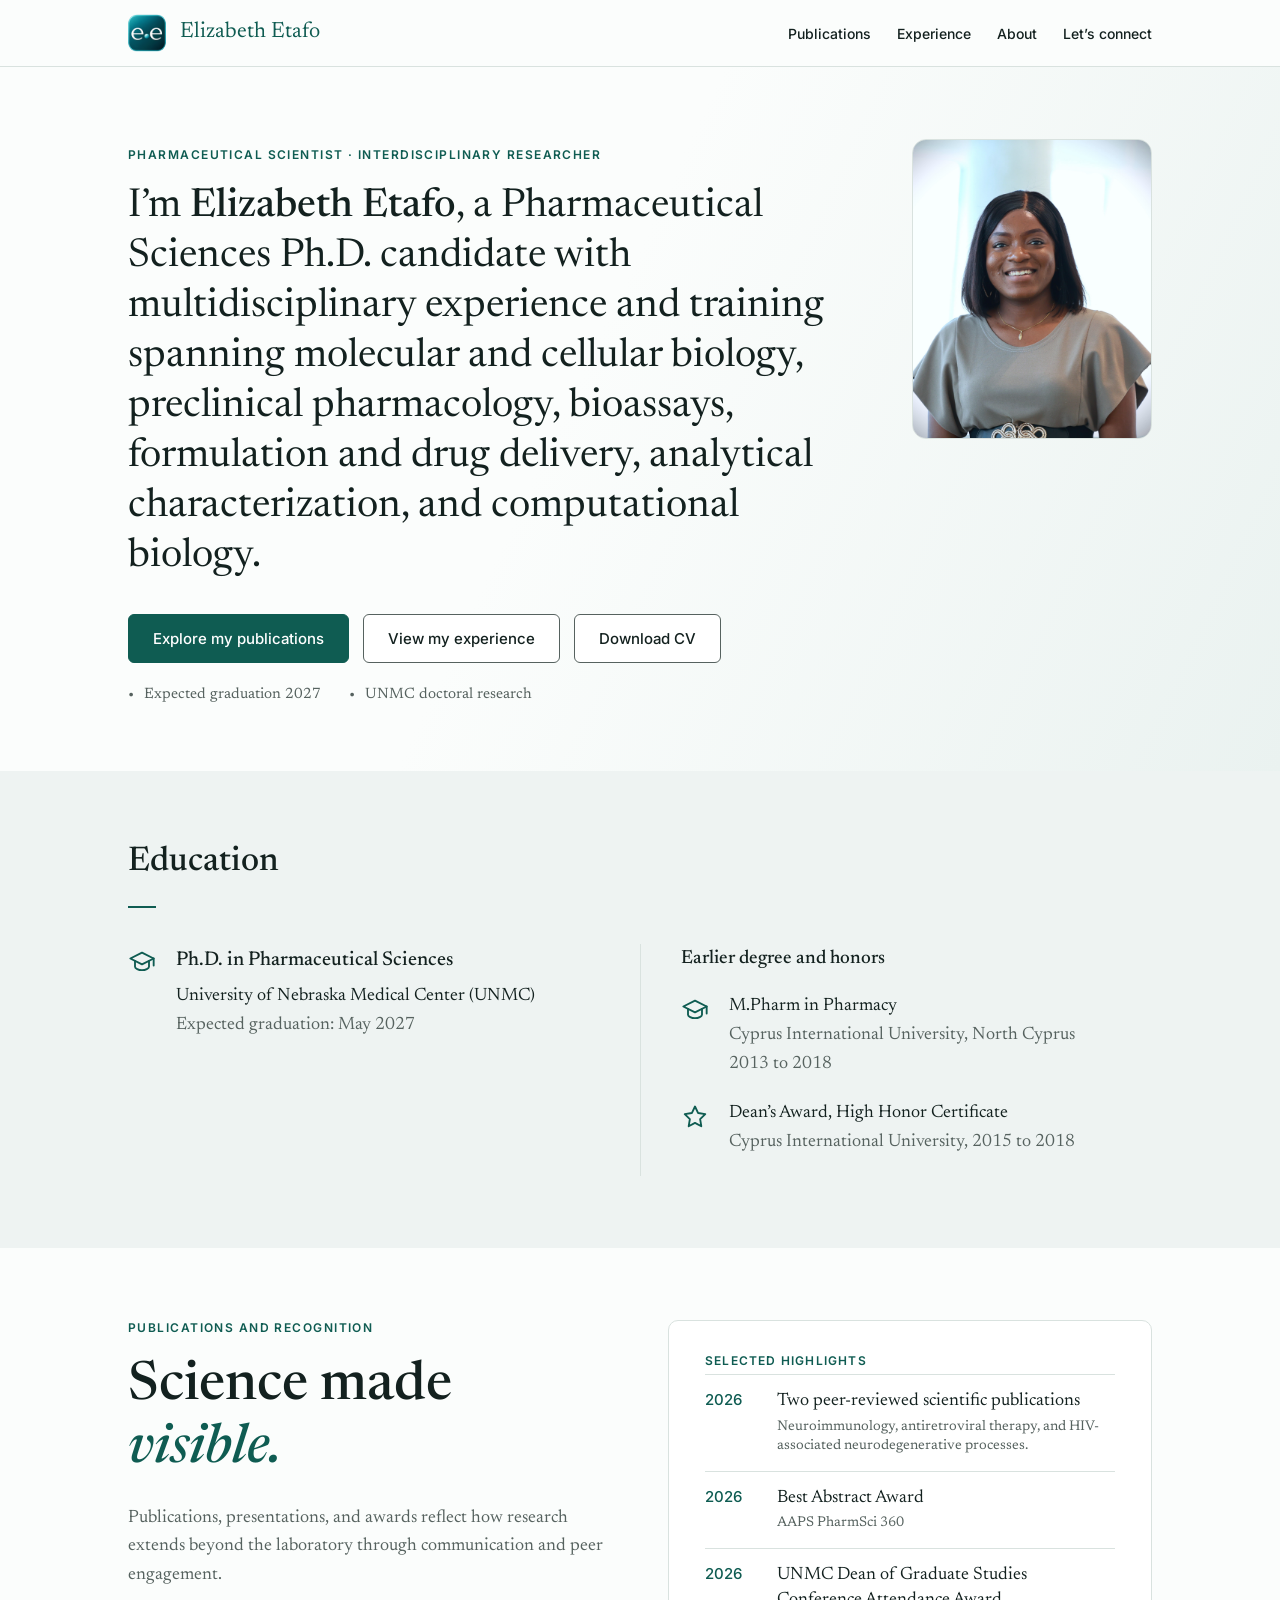
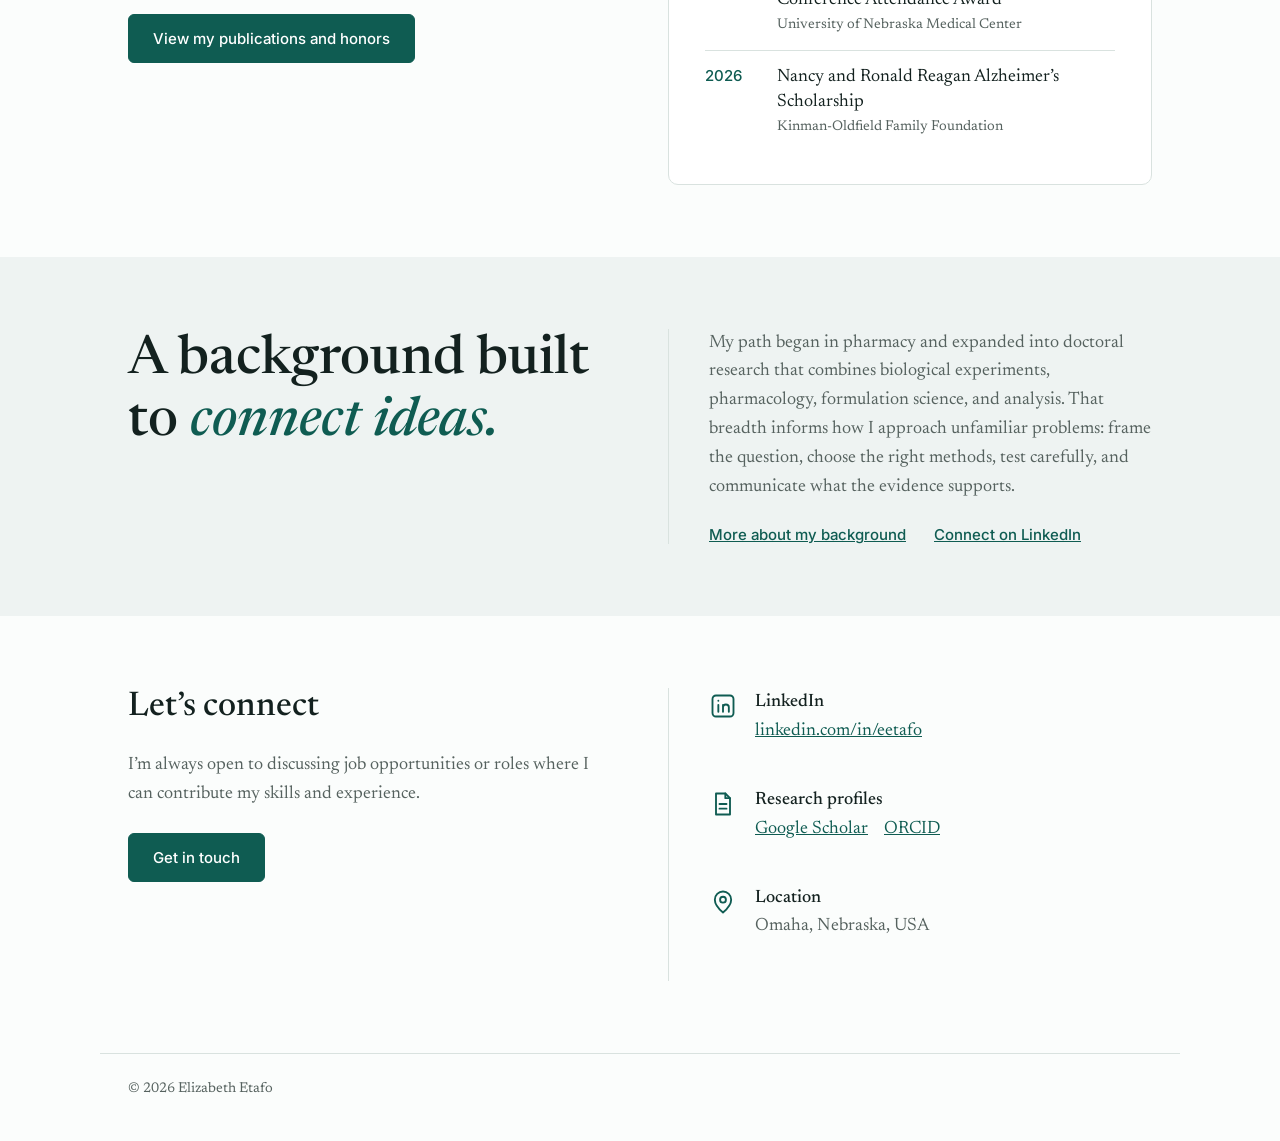
==== index.html @ 397250ed "Add files via upload" ====
<!DOCTYPE html>
<html lang="en">
<head>
<meta charset="utf-8">
<meta name="viewport" content="width=device-width, initial-scale=1">
<title>Elizabeth Etafo | Pharmaceutical Scientist</title>
<meta name="description" content="Elizabeth Etafo is a Pharmaceutical Sciences Ph.D. candidate at UNMC spanning molecular and cellular biology, preclinical pharmacology, drug delivery, and computational biology.">
<link rel="preconnect" href="https://fonts.googleapis.com">
<link rel="preconnect" href="https://fonts.gstatic.com" crossorigin>
<link href="https://fonts.googleapis.com/css2?family=Newsreader:ital,opsz,wght@0,6..72,400;0,6..72,500;1,6..72,400&family=Inter:wght@400;500;600&display=swap" rel="stylesheet">
<meta property="og:type" content="website">
<meta property="og:url" content="https://lizetafo.github.io/elizabeth-etafo-portfolio/">
<meta property="og:image" content="https://lizetafo.github.io/elizabeth-etafo-portfolio/assets/preview.png">
<meta property="og:image:width" content="1200">
<meta property="og:image:height" content="630">
<meta name="twitter:card" content="summary_large_image">
<meta property="og:title" content="Elizabeth Etafo | Pharmaceutical Scientist">
<meta property="og:description" content="Pharmaceutical Sciences Ph.D. candidate with multidisciplinary experience and training in biology, pharmacology, drug delivery, and computational analysis.">
<link rel="icon" type="image/png" sizes="32x32" href="assets/favicon-32.png">
<link rel="apple-touch-icon" href="assets/apple-touch-icon.png">
<link rel="stylesheet" href="styles.css">
</head>
<body>
<header class="top"><div class="wrap bar">
<a class="brand" href="index.html" aria-current="page"><img class="logo" src="assets/logo.png" alt="" width="38" height="38">Elizabeth Etafo</a>
<nav aria-label="Main"><a href="publications.html">Publications</a><a href="experience.html">Experience</a><a href="about.html">About</a><a href="contact.html">Let’s connect</a></nav></div></header>
<main>
<section class="hero wrap">
<figure class="headshot"><img src="assets/headshot.jpg" alt="Photo of Elizabeth Etafo" width="240" height="300" onerror="var n=+this.dataset.n||0,e=['.JPG','.jpeg','.JPEG','.png','.PNG'];if(n<e.length){this.dataset.n=n+1;this.src='assets/headshot'+e[n]}else{this.closest('figure').remove()}"></figure>
<p class="eyebrow">Pharmaceutical scientist · Interdisciplinary researcher</p>
<h1>I’m <strong>Elizabeth Etafo</strong>, a Pharmaceutical Sciences Ph.D. candidate with multidisciplinary experience and training spanning molecular and cellular biology, preclinical pharmacology, bioassays, formulation and drug delivery, analytical characterization, and computational biology.</h1>
<p class="cta"><a class="btn solid" href="publications.html">Explore my publications</a><a class="btn" href="experience.html">View my experience</a><a class="btn" data-cv href="assets/Elizabeth_Etafo_CV.pdf" download>Download CV</a></p>
<ul class="meta"><li>Expected graduation 2027</li><li>UNMC doctoral research</li></ul>
</section>
<section class="band" id="education"><div class="wrap">
<h2>Education</h2><hr class="rule">
<div class="split edsplit">
<div class="iconrow"><svg class="ico" viewBox="0 0 24 24" fill="none" stroke="currentColor" stroke-width="1.6" stroke-linecap="round" stroke-linejoin="round" aria-hidden="true"><path d="M2 9l10-5 10 5-10 5z"/><path d="M6 11v5c0 1.5 3 3 6 3s6-1.5 6-3v-5"/><path d="M22 9v6"/></svg><div><h3>Ph.D. in Pharmaceutical Sciences</h3><p>University of Nebraska Medical Center (UNMC)</p><p class="dim">Expected graduation: May 2027</p></div></div>
<div class="side"><h3 class="small">Earlier degree and honors</h3>
<div class="iconrow"><svg class="ico" viewBox="0 0 24 24" fill="none" stroke="currentColor" stroke-width="1.6" stroke-linecap="round" stroke-linejoin="round" aria-hidden="true"><path d="M2 9l10-5 10 5-10 5z"/><path d="M6 11v5c0 1.5 3 3 6 3s6-1.5 6-3v-5"/><path d="M22 9v6"/></svg><div><p class="strong">M.Pharm in Pharmacy</p><p class="dim">Cyprus International University, North Cyprus<br>2013 to 2018</p></div></div>
<div class="iconrow"><svg class="ico" viewBox="0 0 24 24" fill="none" stroke="currentColor" stroke-width="1.6" stroke-linecap="round" stroke-linejoin="round" aria-hidden="true"><path d="M12 3l2.7 5.6 6.1.9-4.4 4.3 1 6.1L12 17l-5.4 2.9 1-6.1L3.2 9.5l6.1-.9z"/></svg><div><p class="strong">Dean’s Award, High Honor Certificate</p><p class="dim">Cyprus International University, 2015 to 2018</p></div></div>
</div></div></div></section>
<section class="wrap split" id="pubhome">
<div><p class="eyebrow">Publications and recognition</p>
<h2 class="big">Science made <em>visible.</em></h2>
<p class="lead">Publications, presentations, and awards reflect how research extends beyond the laboratory through communication and peer engagement.</p>
<p class="cta"><a class="btn solid" href="publications.html">View my publications and honors</a></p></div>
<div class="card"><h3>Selected highlights</h3>
<ul class="rows">
<li><span class="yr">2026</span><div>Two peer-reviewed scientific publications<small>Neuroimmunology, antiretroviral therapy, and HIV-associated neurodegenerative processes.</small></div></li>
<li><span class="yr">2026</span><div>Best Abstract Award<small>AAPS PharmSci 360</small></div></li>
<li><span class="yr">2026</span><div>UNMC Dean of Graduate Studies Conference Attendance Award<small>University of Nebraska Medical Center</small></div></li>
<li><span class="yr">2026</span><div>Nancy and Ronald Reagan Alzheimer’s Scholarship<small>Kinman-Oldfield Family Foundation</small></div></li>
</ul></div></section>
<section class="band" id="aboutteaser"><div class="wrap split">
<h2 class="big">A background built to <em>connect ideas.</em></h2>
<div class="side"><p class="lead">My path began in pharmacy and expanded into doctoral research that combines biological experiments, pharmacology, formulation science, and analysis. That breadth informs how I approach unfamiliar problems: frame the question, choose the right methods, test carefully, and communicate what the evidence supports.</p>
<p class="links"><a href="about.html">More about my background</a><a href="https://www.linkedin.com/in/eetafo/">Connect on LinkedIn</a></p></div>
</div></section>
<section class="wrap split" id="connect">
<div><h2>Let’s connect</h2><p class="lead">I’m always open to discussing job opportunities or roles where I can contribute my skills and experience.</p>
<p class="cta"><a class="btn solid" href="contact.html">Get in touch</a></p></div>
<ul class="contact">
<li><svg class="ico" viewBox="0 0 24 24" fill="none" stroke="currentColor" stroke-width="1.6" stroke-linecap="round" stroke-linejoin="round" aria-hidden="true"><rect x="3" y="3" width="18" height="18" rx="3"/><path d="M8 11v6M8 7.5v.01M12 17v-6M12 13c0-3 5-3 5 0v4"/></svg><div><b>LinkedIn</b><a href="https://www.linkedin.com/in/eetafo/">linkedin.com/in/eetafo</a></div></li>
<li><svg class="ico" viewBox="0 0 24 24" fill="none" stroke="currentColor" stroke-width="1.6" stroke-linecap="round" stroke-linejoin="round" aria-hidden="true"><path d="M6 3h8l4 4v14H6z"/><path d="M14 3v4h4M9 12h6M9 16h6"/></svg><div><b>Research profiles</b><span><a href="https://scholar.google.com/citations?user=1YVLZ8gAAAAJ&amp;hl=en">Google Scholar</a><a href="https://orcid.org/0009-0003-0752-5029">ORCID</a></span></div></li>
<li><svg class="ico" viewBox="0 0 24 24" fill="none" stroke="currentColor" stroke-width="1.6" stroke-linecap="round" stroke-linejoin="round" aria-hidden="true"><path d="M12 21s7-6 7-11a7 7 0 10-14 0c0 5 7 11 7 11z"/><circle cx="12" cy="10" r="2.5"/></svg><div><b>Location</b><span>Omaha, Nebraska, USA</span></div></li>
</ul></section>
</main>
<footer class="wrap foot">© 2026 Elizabeth Etafo</footer>
<script src="script.js" defer></script>
</body>
</html>
---- styles.css ----
:root{--teal:#0f5c52;--teal-d:#0b4740;--ink:#13211f;--mute:#56625f;--line:#d9e2df;--band:#eef3f2;--bg:#fbfdfc;--serif:"Newsreader",Georgia,"Times New Roman",serif;--sans:"Inter",system-ui,-apple-system,"Segoe UI",sans-serif}
*{box-sizing:border-box}
html{scroll-behavior:smooth;scroll-padding-top:72px}
body{margin:0;background:var(--bg);color:var(--ink);font:18px/1.6 var(--serif)}
a{color:var(--teal)}
:focus-visible{outline:3px solid var(--teal);outline-offset:3px;border-radius:3px}
.wrap{max-width:1080px;margin:0 auto;padding:72px 28px}
.top{position:sticky;top:0;z-index:10;background:rgba(251,253,252,.94);backdrop-filter:blur(8px);border-bottom:1px solid var(--line)}
.top .wrap{padding:14px 28px}
.bar{display:flex;justify-content:space-between;align-items:center;gap:16px;flex-wrap:wrap}
.brand{display:flex;align-items:center;gap:14px;font-size:22px;color:var(--ink);text-decoration:none}
.mono{background:var(--teal);color:#fff;border-radius:8px;padding:6px 8px;font-size:17px}
nav{display:flex;gap:26px;flex-wrap:wrap;font:500 14px var(--sans)}
nav a{color:var(--ink);text-decoration:none}nav a:hover{color:var(--teal)}
.eyebrow{font:600 12px var(--sans);letter-spacing:.12em;text-transform:uppercase;color:var(--teal);margin:0 0 20px}
h1{font-weight:400;font-size:clamp(28px,4.4vw,40px);line-height:1.25;max-width:20em;margin:0 0 32px}
h1 strong{font-weight:500}
h2{font-weight:500;font-size:34px;line-height:1.15;margin:0 0 24px}
h2.big{font-size:clamp(36px,5.2vw,54px)}
h2 em{color:var(--teal)}
h3{font-weight:500;font-size:20px;margin:0 0 6px}
.hero{padding-top:80px;padding-bottom:64px}
.cta{display:flex;gap:14px;flex-wrap:wrap;margin:0 0 20px}
.btn{font:500 15px var(--sans);padding:14px 24px;border:1px solid var(--mute);border-radius:6px;color:var(--ink);text-decoration:none;background:#fff}
.btn.solid{background:var(--teal);border-color:var(--teal);color:#fff}
.btn.solid:hover{background:var(--teal-d)}.btn:not(.solid):hover{border-color:var(--teal);color:var(--teal)}
.meta,.dim,small{color:var(--mute)}.meta{font-size:15px;margin:0}
.band{background:var(--band)}
.split{display:grid;grid-template-columns:1fr 1fr;gap:56px;align-items:start}
.lead{color:var(--mute);margin:0 0 24px;max-width:34em}
.edu{list-style:none;padding:0;margin:0}.edu li{margin-bottom:28px}.edu p{margin:0}
.side{border-left:1px solid var(--line);padding-left:40px}
.plain{margin:0;padding-left:20px;color:var(--mute)}.plain li{margin-bottom:8px}.plain strong{color:var(--ink);font-weight:500}
.card{background:#fff;border:1px solid var(--line);border-radius:10px;padding:32px 36px}
.card h3{font:600 12px var(--sans);letter-spacing:.1em;text-transform:uppercase;color:var(--teal);margin:0 0 6px}
.card h3:not(:first-child){margin-top:28px}
.rows{list-style:none;margin:0;padding:0}
.rows li{display:grid;grid-template-columns:56px 1fr;gap:16px;padding:14px 0;border-top:1px solid var(--line);line-height:1.4}
.yr{color:var(--teal);font-family:var(--sans);font-weight:500;font-size:15px}
.rows small{display:block;font-size:14px;margin-top:3px}
.role{max-width:46em;margin:0 0 32px}
.grid{display:grid;grid-template-columns:1fr 1fr;gap:20px;margin-bottom:40px}
.grid article{background:#fff;border:1px solid var(--line);border-radius:10px;padding:26px 28px}
.grid p{margin:0;color:var(--mute);font-size:16.5px}
.sub{margin:0 0 12px}
.skills{margin:0}.skills div{display:grid;grid-template-columns:240px 1fr;gap:24px;padding:16px 0;border-top:1px solid var(--line)}
.skills dt{font-weight:500}.skills dd{margin:0;color:var(--mute);font-size:16.5px}
.links{margin:24px 0 0;font:500 15px var(--sans)}
.contact{margin:0;border-left:1px solid var(--line);padding-left:40px}
.contact div{margin-bottom:18px}.contact dt{font-weight:500}.contact dd{margin:0;color:var(--mute)}
.foot{padding-top:24px;padding-bottom:40px;color:var(--mute);font-size:14px;border-top:1px solid var(--line)}
@media(max-width:820px){.split,.grid{grid-template-columns:1fr;gap:32px}.side,.contact{border-left:0;padding-left:0}.skills div{grid-template-columns:1fr;gap:4px}.wrap{padding:52px 22px}}
@media(prefers-reduced-motion:reduce){html{scroll-behavior:auto}}
/* multi-page additions */
nav a[aria-current],.brand[aria-current]{color:var(--teal)}
nav a[aria-current]{border-bottom:2px solid var(--teal);padding-bottom:3px}
.hero{background:linear-gradient(115deg,var(--bg) 45%,#eaf2f0 100%);max-width:none;padding-left:max(28px,calc((100% - 1024px)/2));padding-right:28px}
ul.meta{list-style:none;padding:0;display:flex;gap:28px;flex-wrap:wrap}
ul.meta li::before{content:"•";margin-right:10px}
.rule{width:28px;border:0;border-top:2px solid var(--teal);margin:0 0 36px;text-align:left}
.edsplit{gap:0}.edsplit>div:first-child{padding-right:40px}
.iconrow{display:flex;gap:20px;align-items:flex-start;margin-bottom:20px}
.iconrow p{margin:0}.iconrow .strong{color:var(--ink)}
.ico{width:28px;height:28px;flex:none;color:var(--teal);margin-top:4px}
h3.small{font-size:19px;margin-bottom:18px}
.links{display:flex;gap:28px;flex-wrap:wrap;margin:0}
.pagehead{padding-bottom:40px}
h1.page{font-size:clamp(36px,5.2vw,54px);max-width:none;margin:0}
h1.page em{color:var(--teal)}
.narrow{max-width:860px;margin:0 auto}
.contact{list-style:none}
.contact li{display:flex;gap:18px;align-items:flex-start;margin-bottom:22px}
.contact b{display:block;font-weight:500}
.contact span{color:var(--mute)}
@media(max-width:820px){.edsplit>div:first-child{padding-right:0;margin-bottom:28px}.hero{padding-left:22px}}
/* round 3 */
.card.wide .rows li{grid-template-columns:104px 1fr}
.yr{white-space:nowrap}
.profiles{list-style:none;display:flex;flex-wrap:wrap;gap:12px;padding:0;margin:0 0 36px}
.profiles a{display:inline-block;font:500 14px var(--sans);padding:9px 16px;border:1px solid var(--line);border-radius:999px;background:#fff;text-decoration:none}
.profiles a:hover{border-color:var(--teal)}
.proftop{padding-top:0}.proftop .profiles{margin-bottom:0}
.trains ul{font-size:16.5px}.trains h3{margin-bottom:12px}
@media(max-width:820px){.card.wide .rows li{grid-template-columns:1fr;gap:2px}}
/* round 4 */
.logo{width:38px;height:38px;border-radius:9px;display:block}
.headshot{display:none}
.hero{position:relative}
.hero .headshot{display:block;position:absolute;top:72px;right:max(28px,calc((100% - 1024px)/2));margin:0}
.headshot img{display:block;width:240px;height:300px;object-fit:cover;border-radius:14px;border:1px solid var(--line)}
.hero:has(.headshot) h1{max-width:min(720px,calc(100% - 300px))}
[hidden]{display:none!important}
.grid article{border-top:3px solid var(--teal)}
.pagehead .lead{margin:20px 0 0}
.pagehead+#connect{padding-top:8px}
.contact.card{border:1px solid var(--line);padding:32px 36px}
.contact span a{margin-right:16px}
@media(max-width:900px){.hero .headshot{position:static;margin:0 0 28px}.headshot img{width:150px;height:188px}.hero:has(.headshot) h1{max-width:none}}
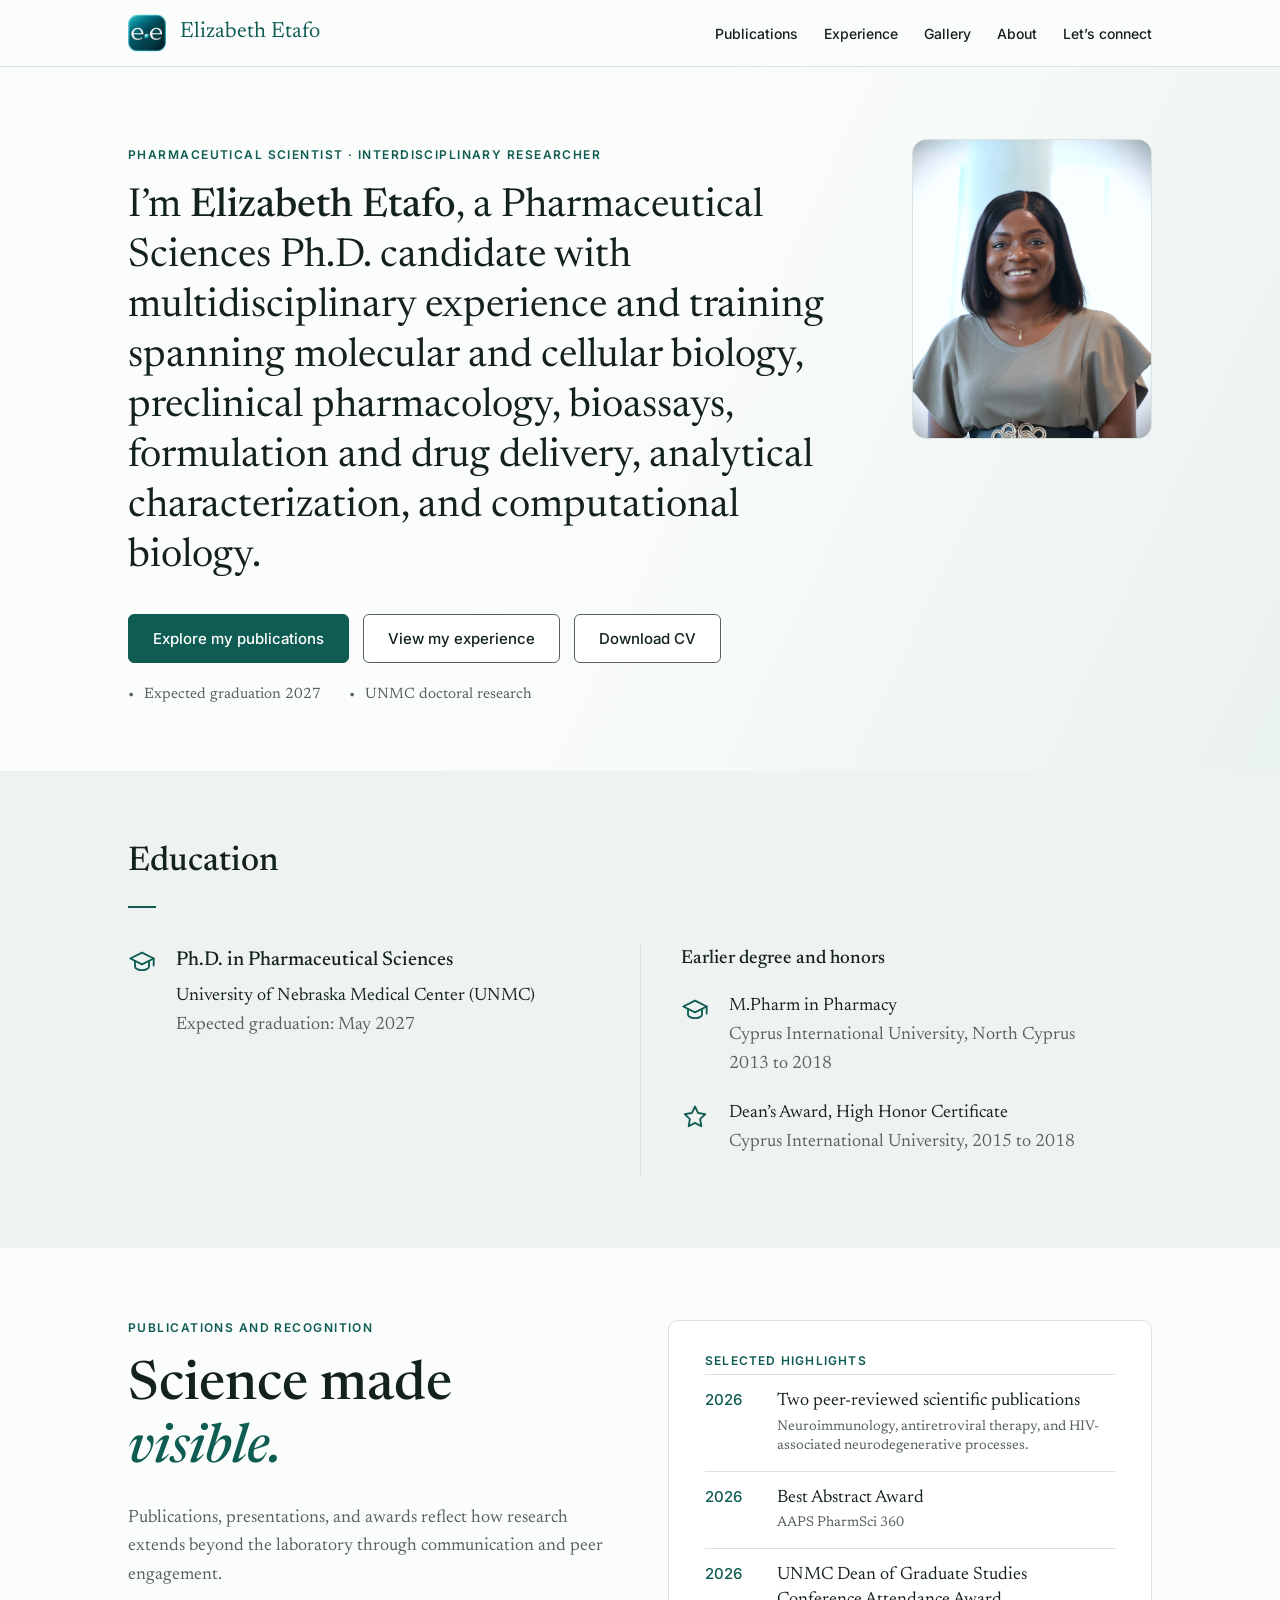
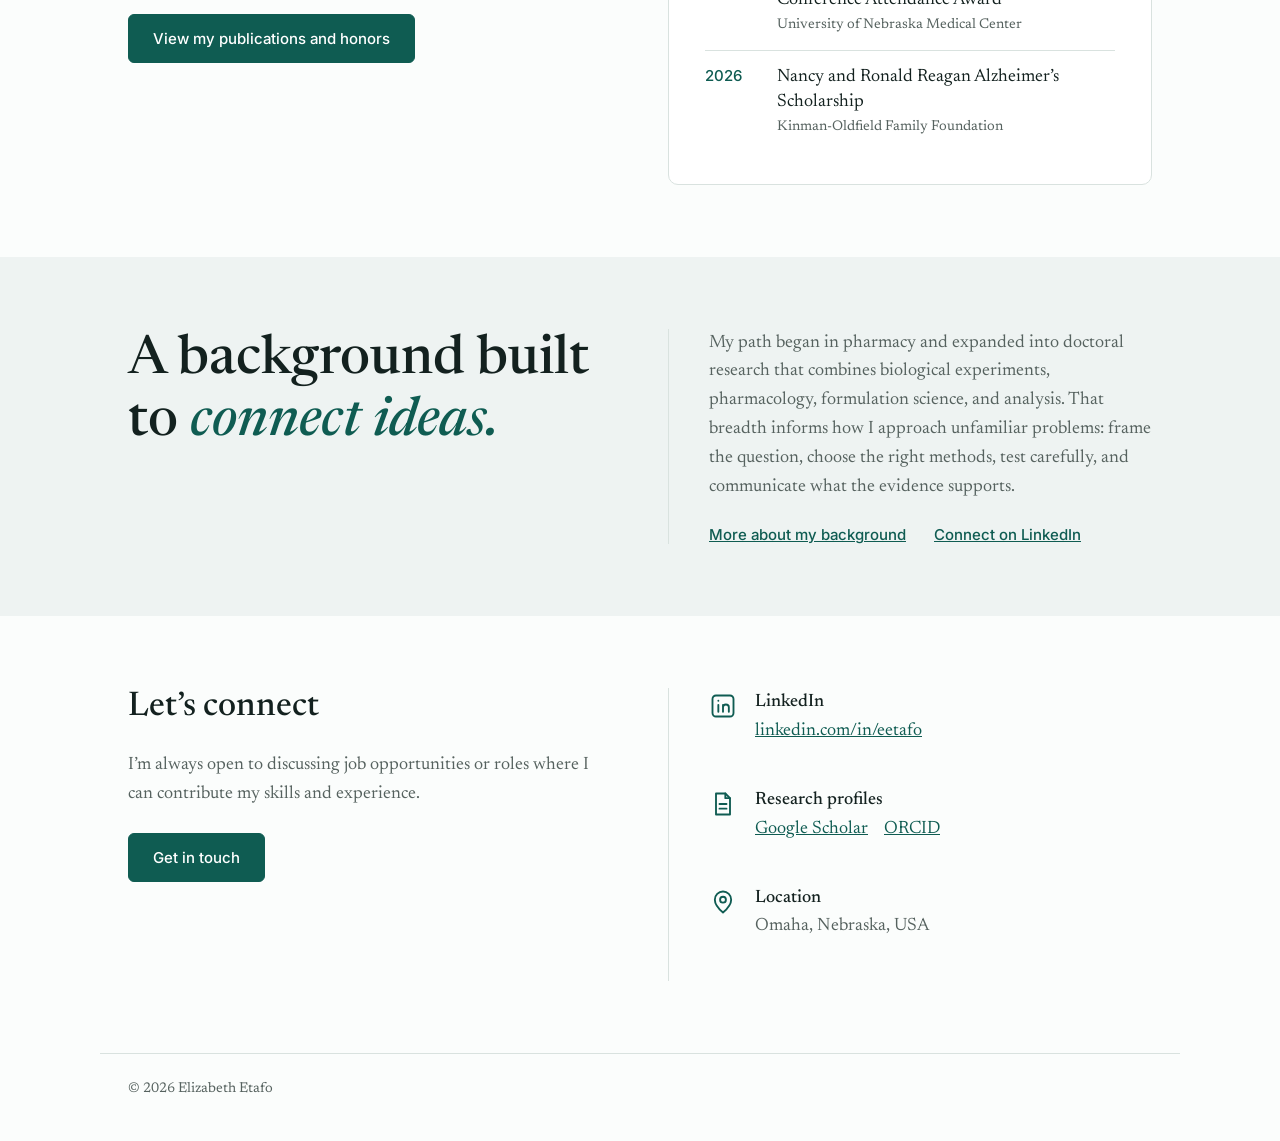
==== commit 7d5529f1: "Add files via upload" ====
--- a/index.html
+++ b/index.html
@@ -23,7 +23,7 @@
 <body>
 <header class="top"><div class="wrap bar">
 <a class="brand" href="index.html" aria-current="page"><img class="logo" src="assets/logo.png" alt="" width="38" height="38">Elizabeth Etafo</a>
-<nav aria-label="Main"><a href="publications.html">Publications</a><a href="experience.html">Experience</a><a href="about.html">About</a><a href="contact.html">Let’s connect</a></nav></div></header>
+<nav aria-label="Main"><a href="publications.html">Publications</a><a href="experience.html">Experience</a><a href="gallery.html">Gallery</a><a href="about.html">About</a><a href="contact.html">Let’s connect</a></nav></div></header>
 <main>
 <section class="hero wrap">
 <figure class="headshot"><img src="assets/headshot.jpg" alt="Photo of Elizabeth Etafo" width="240" height="300" onerror="var n=+this.dataset.n||0,e=['.JPG','.jpeg','.JPEG','.png','.PNG'];if(n<e.length){this.dataset.n=n+1;this.src='assets/headshot'+e[n]}else{this.closest('figure').remove()}"></figure>
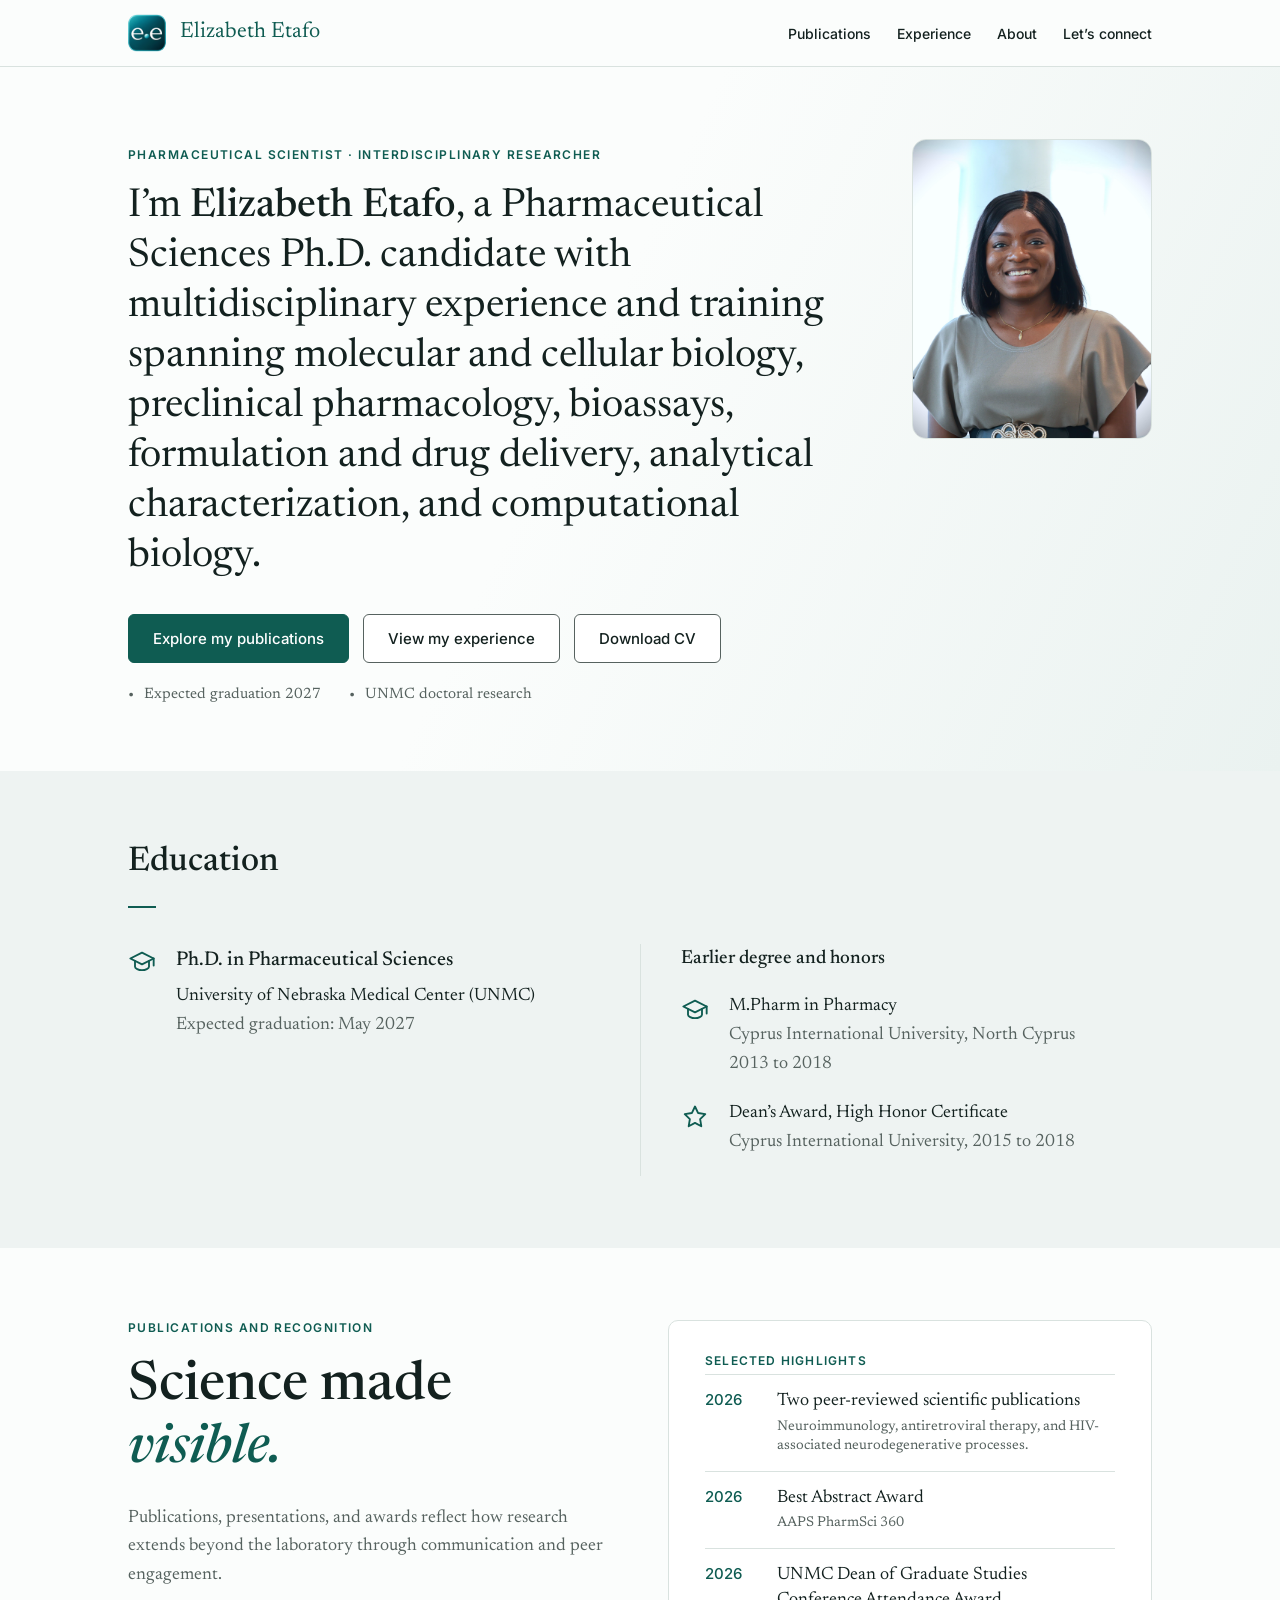
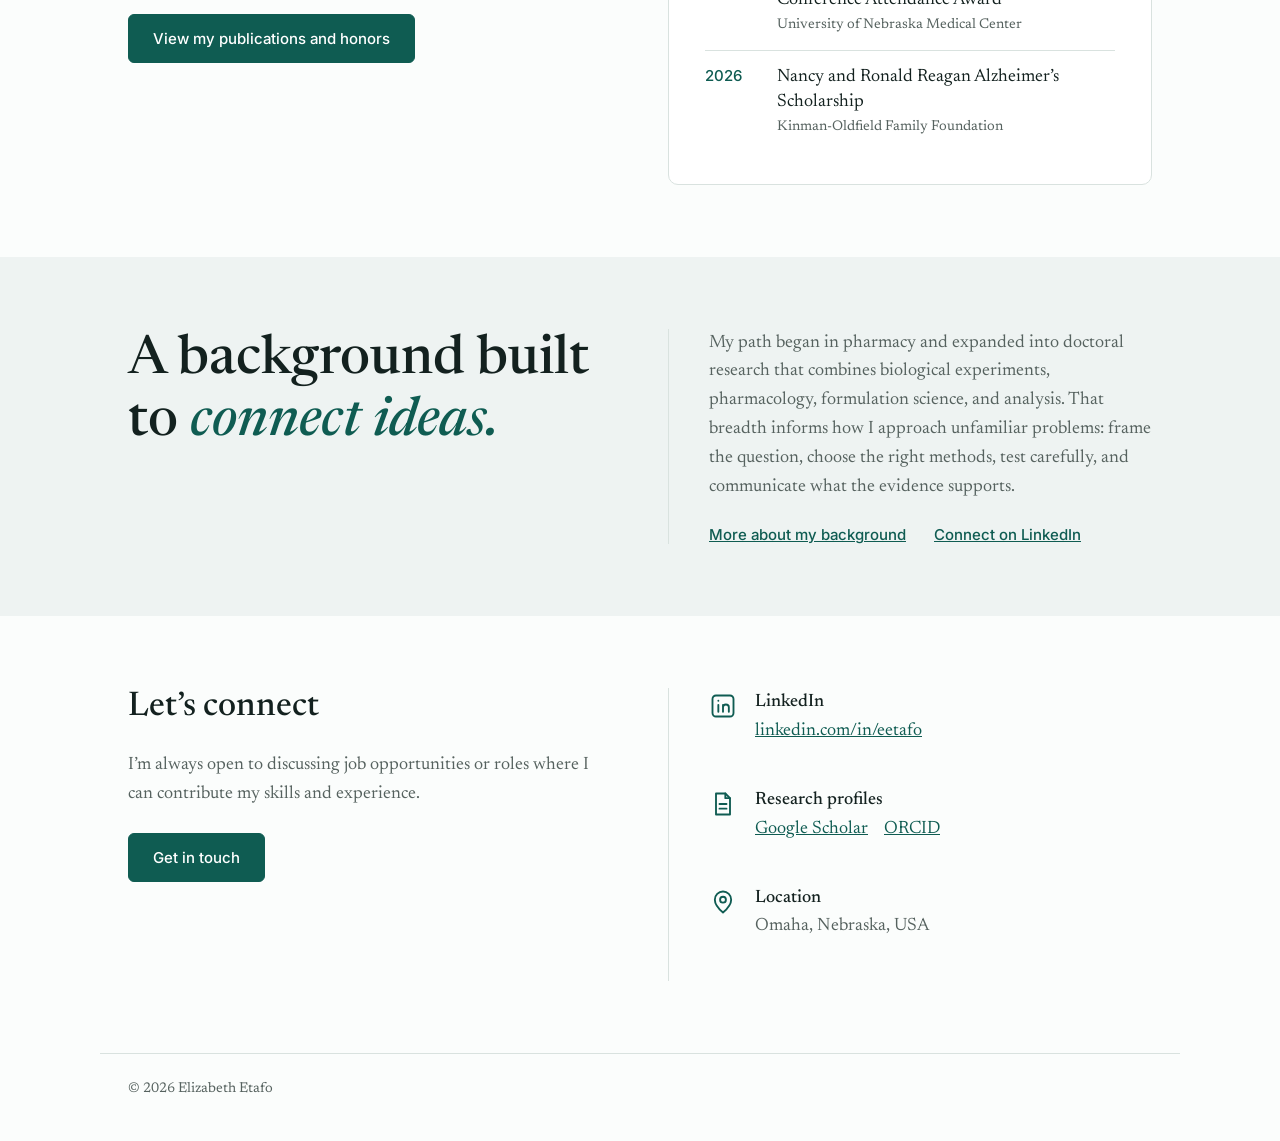
==== commit b4e4efef: "Add files via upload" ====
--- a/index.html
+++ b/index.html
@@ -23,7 +23,7 @@
 <body>
 <header class="top"><div class="wrap bar">
 <a class="brand" href="index.html" aria-current="page"><img class="logo" src="assets/logo.png" alt="" width="38" height="38">Elizabeth Etafo</a>
-<nav aria-label="Main"><a href="publications.html">Publications</a><a href="experience.html">Experience</a><a href="gallery.html">Gallery</a><a href="about.html">About</a><a href="contact.html">Let’s connect</a></nav></div></header>
+<nav aria-label="Main"><a href="publications.html">Publications</a><a href="experience.html">Experience</a><a href="about.html">About</a><a href="contact.html">Let’s connect</a></nav></div></header>
 <main>
 <section class="hero wrap">
 <figure class="headshot"><img src="assets/headshot.jpg" alt="Photo of Elizabeth Etafo" width="240" height="300" onerror="var n=+this.dataset.n||0,e=['.JPG','.jpeg','.JPEG','.png','.PNG'];if(n<e.length){this.dataset.n=n+1;this.src='assets/headshot'+e[n]}else{this.closest('figure').remove()}"></figure>
--- a/styles.css
+++ b/styles.css
@@ -96,3 +96,13 @@
 .contact.card{border:1px solid var(--line);padding:32px 36px}
 .contact span a{margin-right:16px}
 @media(max-width:900px){.hero .headshot{position:static;margin:0 0 28px}.headshot img{width:150px;height:188px}.hero:has(.headshot) h1{max-width:none}}
+.ggrid {
+  grid-template-columns: repeat(auto-fill, minmax(160px, 1fr));
+  gap: 14px;
+}
+
+.ggrid img {
+  height: 140px;
+  aspect-ratio: auto;
+  object-fit: cover;
+}
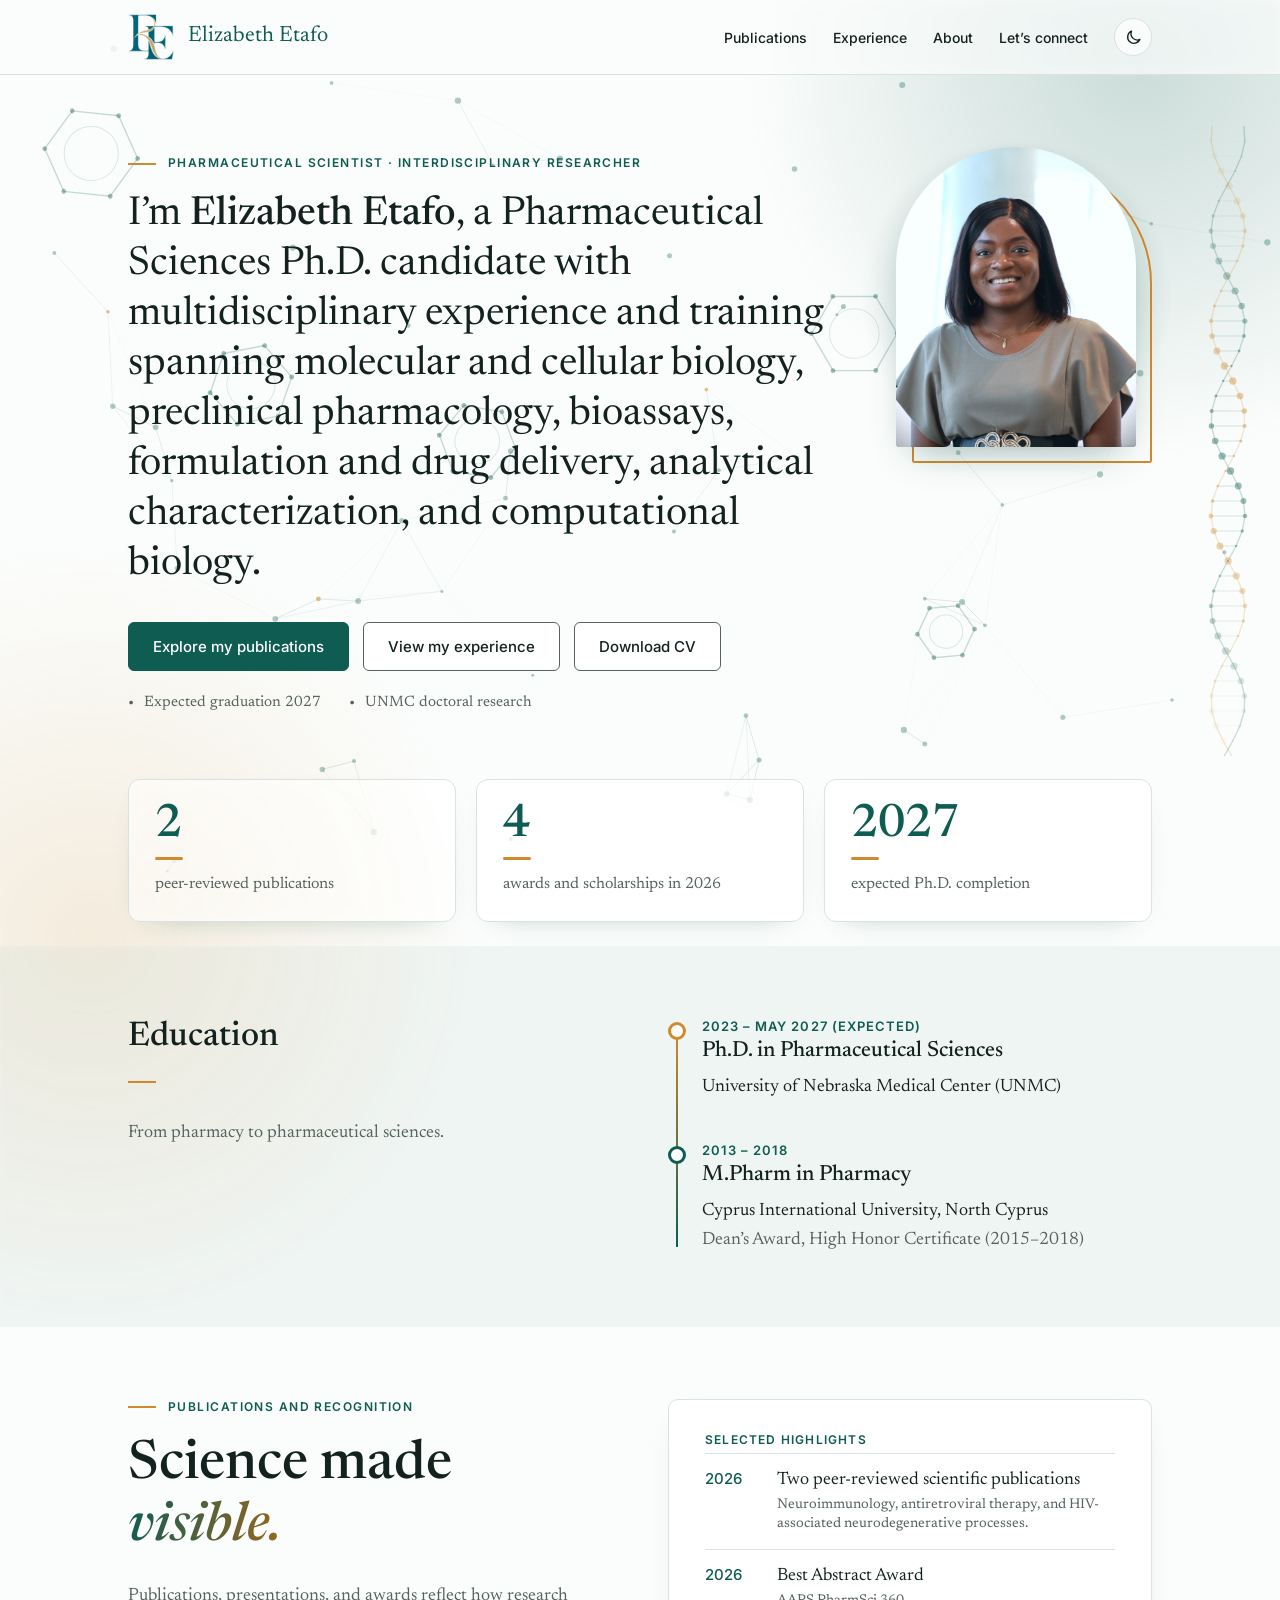
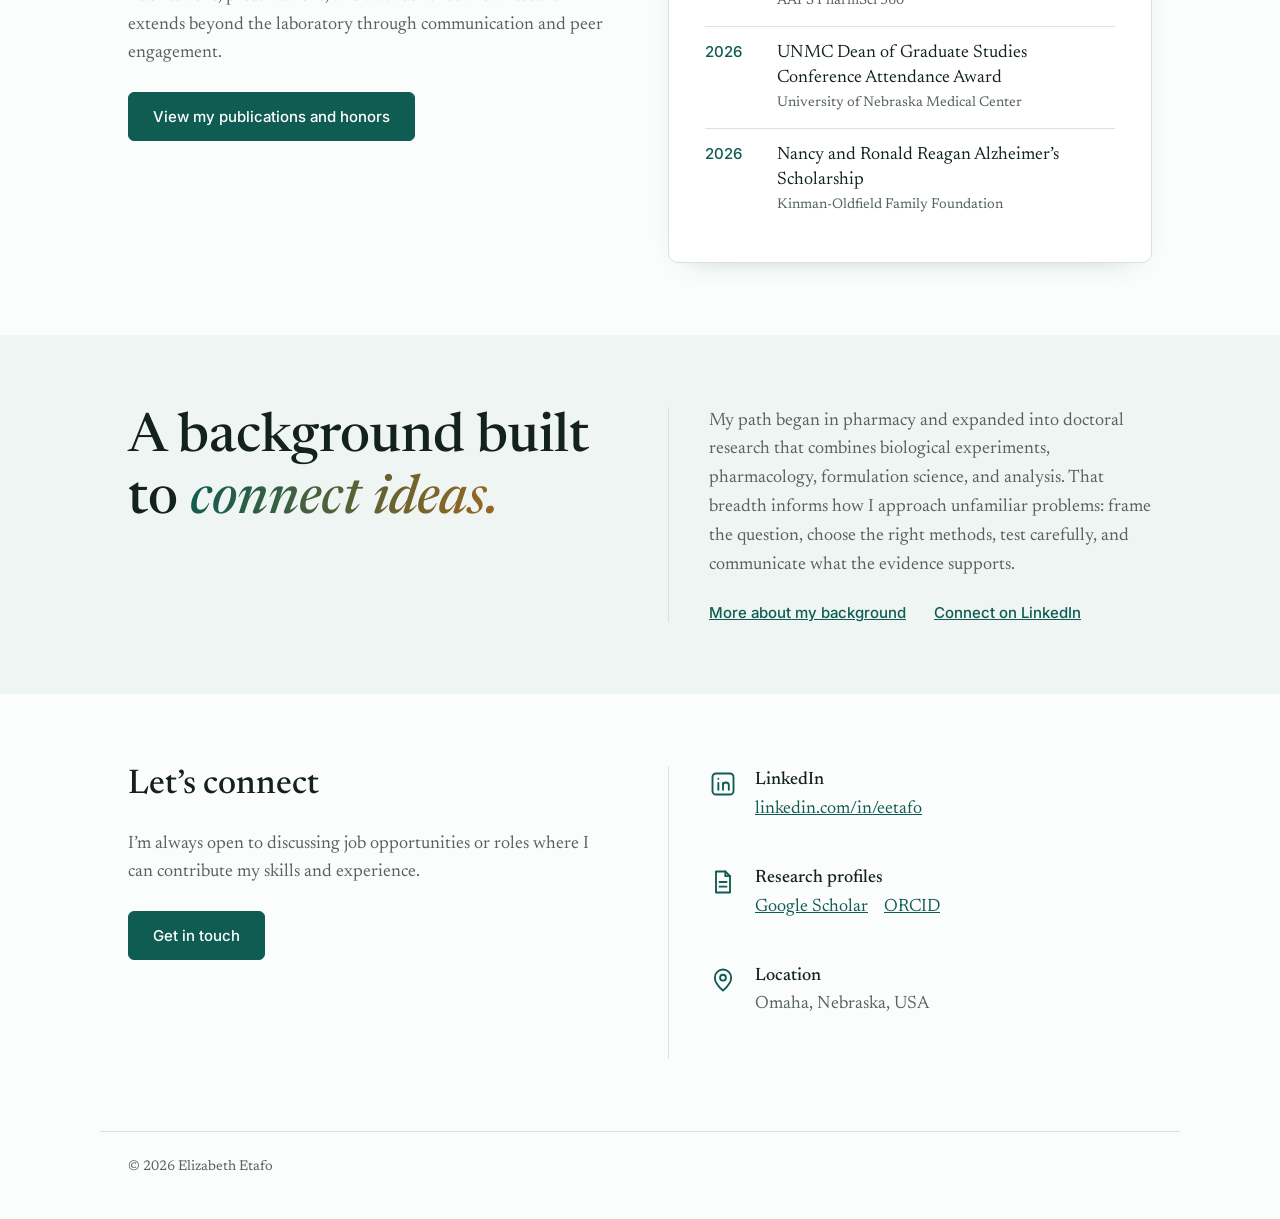
==== commit d20e6505: "Add files via upload" ====
--- a/index.html
+++ b/index.html
@@ -19,11 +19,12 @@
 <link rel="icon" type="image/png" sizes="32x32" href="assets/favicon-32.png">
 <link rel="apple-touch-icon" href="assets/apple-touch-icon.png">
 <link rel="stylesheet" href="styles.css">
+<script>(function(){var d=document.documentElement;d.classList.add('js');var t=null;try{t=localStorage.getItem('theme')}catch(e){}if(t!=='light'&&t!=='dark'){t=(window.matchMedia&&matchMedia('(prefers-color-scheme: dark)').matches)?'dark':'light'}d.dataset.theme=t})()</script>
 </head>
 <body>
 <header class="top"><div class="wrap bar">
-<a class="brand" href="index.html" aria-current="page"><img class="logo" src="assets/logo.png" alt="" width="38" height="38">Elizabeth Etafo</a>
-<nav aria-label="Main"><a href="publications.html">Publications</a><a href="experience.html">Experience</a><a href="about.html">About</a><a href="contact.html">Let’s connect</a></nav></div></header>
+<a class="brand" href="index.html" aria-current="page"><img class="logo logo-l" src="assets/logo-mark-light.png" alt="" width="46" height="46"><img class="logo logo-d" src="assets/logo-mark-dark.png" alt="" width="46" height="46">Elizabeth Etafo</a>
+<nav aria-label="Main"><a href="publications.html">Publications</a><a href="experience.html">Experience</a><a href="about.html">About</a><a href="contact.html">Let’s connect</a><button class="theme" type="button" aria-label="Switch to dark mode" aria-pressed="false"><svg class="moon" viewBox="0 0 24 24" fill="none" stroke="currentColor" stroke-width="1.7" stroke-linecap="round" stroke-linejoin="round" aria-hidden="true"><path d="M20 14.5A8 8 0 019.5 4a8 8 0 1010.5 10.5z"/></svg><svg class="sun" viewBox="0 0 24 24" fill="none" stroke="currentColor" stroke-width="1.7" stroke-linecap="round" aria-hidden="true"><circle cx="12" cy="12" r="4"/><path d="M12 2v2M12 20v2M4.9 4.9l1.4 1.4M17.7 17.7l1.4 1.4M2 12h2M20 12h2M4.9 19.1l1.4-1.4M17.7 6.3l1.4-1.4"/></svg></button></nav></div></header>
 <main>
 <section class="hero wrap">
 <figure class="headshot"><img src="assets/headshot.jpg" alt="Photo of Elizabeth Etafo" width="240" height="300" onerror="var n=+this.dataset.n||0,e=['.JPG','.jpeg','.JPEG','.png','.PNG'];if(n<e.length){this.dataset.n=n+1;this.src='assets/headshot'+e[n]}else{this.closest('figure').remove()}"></figure>
@@ -32,14 +33,16 @@
 <p class="cta"><a class="btn solid" href="publications.html">Explore my publications</a><a class="btn" href="experience.html">View my experience</a><a class="btn" data-cv href="assets/Elizabeth_Etafo_CV.pdf" download>Download CV</a></p>
 <ul class="meta"><li>Expected graduation 2027</li><li>UNMC doctoral research</li></ul>
 </section>
-<section class="band" id="education"><div class="wrap">
-<h2>Education</h2><hr class="rule">
-<div class="split edsplit">
-<div class="iconrow"><svg class="ico" viewBox="0 0 24 24" fill="none" stroke="currentColor" stroke-width="1.6" stroke-linecap="round" stroke-linejoin="round" aria-hidden="true"><path d="M2 9l10-5 10 5-10 5z"/><path d="M6 11v5c0 1.5 3 3 6 3s6-1.5 6-3v-5"/><path d="M22 9v6"/></svg><div><h3>Ph.D. in Pharmaceutical Sciences</h3><p>University of Nebraska Medical Center (UNMC)</p><p class="dim">Expected graduation: May 2027</p></div></div>
-<div class="side"><h3 class="small">Earlier degree and honors</h3>
-<div class="iconrow"><svg class="ico" viewBox="0 0 24 24" fill="none" stroke="currentColor" stroke-width="1.6" stroke-linecap="round" stroke-linejoin="round" aria-hidden="true"><path d="M2 9l10-5 10 5-10 5z"/><path d="M6 11v5c0 1.5 3 3 6 3s6-1.5 6-3v-5"/><path d="M22 9v6"/></svg><div><p class="strong">M.Pharm in Pharmacy</p><p class="dim">Cyprus International University, North Cyprus<br>2013 to 2018</p></div></div>
-<div class="iconrow"><svg class="ico" viewBox="0 0 24 24" fill="none" stroke="currentColor" stroke-width="1.6" stroke-linecap="round" stroke-linejoin="round" aria-hidden="true"><path d="M12 3l2.7 5.6 6.1.9-4.4 4.3 1 6.1L12 17l-5.4 2.9 1-6.1L3.2 9.5l6.1-.9z"/></svg><div><p class="strong">Dean’s Award, High Honor Certificate</p><p class="dim">Cyprus International University, 2015 to 2018</p></div></div>
-</div></div></div></section>
+<section class="wrap stats" aria-label="Highlights"><ul>
+<li><b data-count="2">2</b><span>peer-reviewed publications</span></li>
+<li><b data-count="4">4</b><span>awards and scholarships in 2026</span></li>
+<li><b>2027</b><span>expected Ph.D. completion</span></li></ul></section>
+<section class="band" id="education"><div class="wrap split">
+<div><h2>Education</h2><hr class="rule"><p class="lead">From pharmacy to pharmaceutical sciences.</p></div>
+<ol class="tl">
+<li class="tl-item"><span class="tl-dot"></span><p class="tl-date">2023 – May 2027 (expected)</p><h3>Ph.D. in Pharmaceutical Sciences</h3><p>University of Nebraska Medical Center (UNMC)</p></li>
+<li class="tl-item"><span class="tl-dot"></span><p class="tl-date">2013 – 2018</p><h3>M.Pharm in Pharmacy</h3><p>Cyprus International University, North Cyprus</p><p class="dim">Dean’s Award, High Honor Certificate (2015–2018)</p></li>
+</ol></div></section>
 <section class="wrap split" id="pubhome">
 <div><p class="eyebrow">Publications and recognition</p>
 <h2 class="big">Science made <em>visible.</em></h2>
@@ -67,6 +70,7 @@
 </ul></section>
 </main>
 <footer class="wrap foot">© 2026 Elizabeth Etafo</footer>
+<script src="background.js" defer></script>
 <script src="script.js" defer></script>
 </body>
 </html>
--- a/styles.css
+++ b/styles.css
@@ -1,11 +1,11 @@
 :root{--teal:#0f5c52;--teal-d:#0b4740;--ink:#13211f;--mute:#56625f;--line:#d9e2df;--band:#eef3f2;--bg:#fbfdfc;--serif:"Newsreader",Georgia,"Times New Roman",serif;--sans:"Inter",system-ui,-apple-system,"Segoe UI",sans-serif}
 *{box-sizing:border-box}
 html{scroll-behavior:smooth;scroll-padding-top:72px}
-body{margin:0;background:var(--bg);color:var(--ink);font:18px/1.6 var(--serif)}
+body{margin:0;color:var(--ink);font:18px/1.6 var(--serif)}
 a{color:var(--teal)}
 :focus-visible{outline:3px solid var(--teal);outline-offset:3px;border-radius:3px}
 .wrap{max-width:1080px;margin:0 auto;padding:72px 28px}
-.top{position:sticky;top:0;z-index:10;background:rgba(251,253,252,.94);backdrop-filter:blur(8px);border-bottom:1px solid var(--line)}
+.top{position:sticky;top:0;z-index:10;background:var(--top);backdrop-filter:blur(8px);border-bottom:1px solid var(--line)}
 .top .wrap{padding:14px 28px}
 .bar{display:flex;justify-content:space-between;align-items:center;gap:16px;flex-wrap:wrap}
 .brand{display:flex;align-items:center;gap:14px;font-size:22px;color:var(--ink);text-decoration:none}
@@ -21,9 +21,9 @@
 h3{font-weight:500;font-size:20px;margin:0 0 6px}
 .hero{padding-top:80px;padding-bottom:64px}
 .cta{display:flex;gap:14px;flex-wrap:wrap;margin:0 0 20px}
-.btn{font:500 15px var(--sans);padding:14px 24px;border:1px solid var(--mute);border-radius:6px;color:var(--ink);text-decoration:none;background:#fff}
-.btn.solid{background:var(--teal);border-color:var(--teal);color:#fff}
-.btn.solid:hover{background:var(--teal-d)}.btn:not(.solid):hover{border-color:var(--teal);color:var(--teal)}
+.btn{font:500 15px var(--sans);padding:14px 24px;border:1px solid var(--mute);border-radius:6px;color:var(--ink);text-decoration:none;background:var(--card)}
+.btn.solid{background:var(--btn);border-color:var(--btn);color:#fff}
+.btn.solid:hover{background:var(--btn-h)}.btn:not(.solid):hover{border-color:var(--teal);color:var(--teal)}
 .meta,.dim,small{color:var(--mute)}.meta{font-size:15px;margin:0}
 .band{background:var(--band)}
 .split{display:grid;grid-template-columns:1fr 1fr;gap:56px;align-items:start}
@@ -31,7 +31,7 @@
 .edu{list-style:none;padding:0;margin:0}.edu li{margin-bottom:28px}.edu p{margin:0}
 .side{border-left:1px solid var(--line);padding-left:40px}
 .plain{margin:0;padding-left:20px;color:var(--mute)}.plain li{margin-bottom:8px}.plain strong{color:var(--ink);font-weight:500}
-.card{background:#fff;border:1px solid var(--line);border-radius:10px;padding:32px 36px}
+.card{background:var(--card);border:1px solid var(--line);border-radius:10px;padding:32px 36px}
 .card h3{font:600 12px var(--sans);letter-spacing:.1em;text-transform:uppercase;color:var(--teal);margin:0 0 6px}
 .card h3:not(:first-child){margin-top:28px}
 .rows{list-style:none;margin:0;padding:0}
@@ -40,7 +40,7 @@
 .rows small{display:block;font-size:14px;margin-top:3px}
 .role{max-width:46em;margin:0 0 32px}
 .grid{display:grid;grid-template-columns:1fr 1fr;gap:20px;margin-bottom:40px}
-.grid article{background:#fff;border:1px solid var(--line);border-radius:10px;padding:26px 28px}
+.grid article{background:var(--card);border:1px solid var(--line);border-radius:10px;padding:26px 28px}
 .grid p{margin:0;color:var(--mute);font-size:16.5px}
 .sub{margin:0 0 12px}
 .skills{margin:0}.skills div{display:grid;grid-template-columns:240px 1fr;gap:24px;padding:16px 0;border-top:1px solid var(--line)}
@@ -77,13 +77,13 @@
 .card.wide .rows li{grid-template-columns:104px 1fr}
 .yr{white-space:nowrap}
 .profiles{list-style:none;display:flex;flex-wrap:wrap;gap:12px;padding:0;margin:0 0 36px}
-.profiles a{display:inline-block;font:500 14px var(--sans);padding:9px 16px;border:1px solid var(--line);border-radius:999px;background:#fff;text-decoration:none}
+.profiles a{display:inline-block;font:500 14px var(--sans);padding:9px 16px;border:1px solid var(--line);border-radius:999px;background:var(--card);text-decoration:none}
 .profiles a:hover{border-color:var(--teal)}
 .proftop{padding-top:0}.proftop .profiles{margin-bottom:0}
 .trains ul{font-size:16.5px}.trains h3{margin-bottom:12px}
 @media(max-width:820px){.card.wide .rows li{grid-template-columns:1fr;gap:2px}}
 /* round 4 */
-.logo{width:38px;height:38px;border-radius:9px;display:block}
+.logo{height:46px;width:auto;display:block}
 .headshot{display:none}
 .hero{position:relative}
 .hero .headshot{display:block;position:absolute;top:72px;right:max(28px,calc((100% - 1024px)/2));margin:0}
@@ -96,13 +96,140 @@
 .contact.card{border:1px solid var(--line);padding:32px 36px}
 .contact span a{margin-right:16px}
 @media(max-width:900px){.hero .headshot{position:static;margin:0 0 28px}.headshot img{width:150px;height:188px}.hero:has(.headshot) h1{max-width:none}}
-.ggrid {
-  grid-template-columns: repeat(auto-fill, minmax(160px, 1fr));
-  gap: 14px;
+/* round 5: richer look */
+:root{--amber:#d08a2e;--amber-d:#a8681a}
+body{animation:pagein .45s ease both}@keyframes pagein{from{opacity:0}to{opacity:1}}
+.eyebrow::before{content:"";display:inline-block;width:28px;height:2px;background:var(--amber);vertical-align:middle;margin-right:12px}
+.rule{border-top-color:var(--amber)}
+.btn{transition:translate .2s,background .2s,border-color .2s,color .2s}.btn:hover{translate:0 -2px}
+.hero{isolation:isolate}
+.hero .headshot{right:calc(max(28px,(100% - 1024px)/2) + 16px);isolation:isolate}
+.headshot img{border:0;border-radius:999px 999px 18px 18px;box-shadow:0 18px 40px -18px rgba(11,71,64,.45)}
+.hero .headshot::after{content:"";position:absolute;inset:16px -16px -16px 16px;border:2px solid var(--amber);border-radius:999px 999px 18px 18px;z-index:-1}
+.wrap.stats{padding:0 28px 24px}
+.stats ul{list-style:none;margin:0;padding:0;display:grid;grid-template-columns:repeat(3,1fr);gap:20px}
+.stats li{background:var(--card);border:1px solid var(--line);border-radius:12px;padding:22px 26px;box-shadow:0 10px 30px -22px rgba(11,71,64,.5)}
+.stats b{display:block;font:500 46px/1 var(--serif);color:var(--teal);position:relative;padding-bottom:12px;margin-bottom:10px}
+.stats b::after{content:"";position:absolute;left:0;bottom:0;width:28px;height:3px;background:var(--amber);border-radius:2px}
+.stats span{color:var(--mute);font-size:16px}
+.tl{list-style:none;margin:0;padding:0 0 0 34px;position:relative}
+.tl::before{content:"";position:absolute;left:8px;top:8px;bottom:8px;width:2px;background:linear-gradient(var(--amber),var(--teal))}
+.tl-item{position:relative;margin-bottom:40px}.tl-item:last-child{margin-bottom:0}
+.tl-dot{position:absolute;left:-34px;top:4px;width:18px;height:18px;border-radius:50%;background:var(--bg);border:3px solid var(--teal)}
+.tl-item:first-child .tl-dot{border-color:var(--amber)}
+.tl-date{font:600 13px var(--sans);letter-spacing:.08em;text-transform:uppercase;color:var(--teal);margin:0 0 4px}
+.tl-item h3{margin:0 0 4px;font-size:22px}.tl-item p{margin:0}.tl .role2{color:var(--mute);margin-bottom:18px}
+.tl .grid{margin:0}
+.skills dd{display:flex;flex-wrap:wrap;gap:8px}
+.chip{font:500 13.5px var(--sans);padding:6px 12px;border-radius:999px;background:var(--card);border:1px solid var(--line);color:var(--ink);transition:border-color .2s,translate .2s}
+.chip:hover{border-color:var(--amber);translate:0 -2px}
+.form label{display:block;font:500 14px var(--sans);margin-bottom:16px}
+.form input,.form textarea{display:block;width:100%;margin-top:6px;padding:12px 14px;border:1px solid var(--line);border-radius:8px;font:17px var(--serif);background:var(--field);color:var(--ink)}
+.form input:focus,.form textarea:focus{outline:3px solid rgba(15,92,82,.25);border-color:var(--teal)}
+.form .btn{cursor:pointer}.hp{position:absolute;left:-9999px}
+.status{font:500 14px var(--sans);color:var(--teal);margin:12px 0 0}
+.grid article,.stats li,.card{transition:translate .25s,box-shadow .25s}
+.grid article:hover,.stats li:hover{translate:0 -4px;box-shadow:0 14px 30px -18px rgba(11,71,64,.45)}
+.js .reveal{opacity:0;transform:translateY(16px);transition:opacity .6s ease,transform .6s ease,translate .25s,box-shadow .25s}
+.js .reveal.in{opacity:1;transform:none}
+@media(max-width:900px){.hero .headshot{right:auto}}
+@media(max-width:700px){.stats ul{grid-template-columns:1fr}}
+@media(prefers-reduced-motion:reduce){body{animation:none}.js .reveal{opacity:1;transform:none;transition:none}*{scroll-behavior:auto!important}.btn,.chip,.grid article,.stats li,.card{transition:none}}
+/* page-to-page transitions (supported browsers only) */
+@media(prefers-reduced-motion:no-preference){
+  @view-transition{navigation:auto}
+  .top{view-transition-name:site-top}
+  ::view-transition-old(root){animation:vt-out .18s ease both}
+  ::view-transition-new(root){animation:vt-in .28s ease both}
+}
+@keyframes vt-out{to{opacity:0}}@keyframes vt-in{from{opacity:0}}
+.split>.tl{align-self:start}
+/* phone: keep the headshot frame attached to the photo */
+@media(max-width:900px){
+  .hero .headshot{position:relative;width:150px;margin:0 0 40px;right:auto;top:auto}
+  .hero .headshot::after{inset:12px -12px -12px 12px}
+  .headshot img{width:150px;height:188px}
 }
 
-.ggrid img {
-  height: 140px;
-  aspect-ratio: auto;
-  object-fit: cover;
+/* ===== round 6: light/dark theme + site-wide science background ===== */
+:root{--net:15,92,82;--net-amber:208,138,46;--card:rgba(255,255,255,.72);--top:rgba(251,253,252,.82);--band:rgba(231,240,237,.58);--field:#fff;--btn:#0f5c52;--btn-h:#0b4740;--shadow:rgba(11,71,64,.45);color-scheme:light}
+:root[data-theme="dark"]{--bg:#0a1514;--ink:#e7f1ef;--mute:#a1b6b2;--line:rgba(255,255,255,.14);--teal:#57d9c5;--teal-d:#8ae8d9;--amber:#f0b45a;--amber-d:#f0b45a;--net:87,217,197;--net-amber:240,180,90;--card:rgba(17,33,31,.62);--top:rgba(10,21,20,.8);--band:rgba(18,34,32,.5);--field:rgba(255,255,255,.06);--btn:#12766a;--btn-h:#0f655b;--shadow:rgba(0,0,0,.6);color-scheme:dark}
+@media(prefers-color-scheme:dark){:root:not([data-theme]){--bg:#0a1514;--ink:#e7f1ef;--mute:#a1b6b2;--line:rgba(255,255,255,.14);--teal:#57d9c5;--teal-d:#8ae8d9;--amber:#f0b45a;--amber-d:#f0b45a;--net:87,217,197;--net-amber:240,180,90;--card:rgba(17,33,31,.62);--top:rgba(10,21,20,.8);--band:rgba(18,34,32,.5);--field:rgba(255,255,255,.06);--btn:#12766a;--btn-h:#0f655b;--shadow:rgba(0,0,0,.6);color-scheme:dark}}
+html{background:var(--bg)}
+body{background:transparent}
+body::before,body::after{content:"";position:fixed;z-index:-2;width:70vmax;height:70vmax;border-radius:50%;pointer-events:none}
+body::before{top:-30vmax;right:-24vmax;background:radial-gradient(circle,rgba(var(--net),.20),transparent 62%)}
+body::after{bottom:-38vmax;left:-28vmax;background:radial-gradient(circle,rgba(var(--net-amber),.15),transparent 62%)}
+#bg{position:fixed;inset:0;width:100%;height:100%;z-index:-1;pointer-events:none}
+.hero{background:none}
+.band{backdrop-filter:blur(2px)}
+.card,.grid article,.stats li{-webkit-backdrop-filter:blur(8px);backdrop-filter:blur(8px)}
+.stats li,.card,.grid article{box-shadow:0 10px 30px -22px var(--shadow)}
+.hero .headshot::before{content:"";position:absolute;inset:-34px;z-index:-2;border-radius:50%;background:radial-gradient(circle,rgba(var(--net),.28),transparent 66%)}
+/* shimmering headline accent words */
+h1.page em,h2.big em{background:linear-gradient(100deg,var(--teal) 0%,var(--amber-d) 50%,var(--teal) 100%);background-size:220% 100%;-webkit-background-clip:text;background-clip:text;-webkit-text-fill-color:transparent;color:transparent;padding-right:.08em;animation:shine 9s ease-in-out infinite alternate}
+@keyframes shine{to{background-position:100% 0}}
+/* reading progress */
+.progress{position:fixed;top:0;left:0;width:100%;height:3px;z-index:30;pointer-events:none;transform-origin:0 50%;transform:scaleX(0);background:linear-gradient(90deg,var(--amber),var(--teal))}
+/* theme switch */
+.theme{display:none;place-items:center;width:38px;height:38px;padding:0;border:1px solid var(--line);border-radius:50%;background:var(--card);color:var(--ink);cursor:pointer;transition:border-color .2s,color .2s,rotate .4s}
+.js .theme{display:inline-grid}
+.theme:hover{border-color:var(--amber);color:var(--amber-d);rotate:18deg}
+.theme svg{width:19px;height:19px}.theme .sun{display:none}
+:root[data-theme="dark"] .theme .sun{display:block}:root[data-theme="dark"] .theme .moon{display:none}
+nav{align-items:center}
+html.theming *{transition:background-color .35s ease,color .35s ease,border-color .35s ease!important}
+/* dark-mode touches */
+:root[data-theme="dark"] .headshot img{box-shadow:0 18px 50px -18px rgba(87,217,197,.35)}
+@media(prefers-reduced-motion:reduce){h1.page em,h2.big em{animation:none}.theme{transition:none}.theme:hover{rotate:none}html.theming *{transition:none!important}}
+/* phone header: theme switch sits beside the logo, links stay on one row */
+@media(max-width:700px){
+  .bar{position:relative}
+  .theme{position:absolute;top:12px;right:22px}
+  nav{gap:16px;font-size:13.5px}
 }
+
+/* ===== round 7: new logo, Publications redesign, About photos ===== */
+:root{--amber-t:#8f5712}
+:root[data-theme="dark"]{--amber-t:#f0b45a}
+@media(prefers-color-scheme:dark){:root:not([data-theme]){--amber-t:#f0b45a}}
+.logo-d{display:none}
+:root[data-theme="dark"] .logo-l{display:none}
+:root[data-theme="dark"] .logo-d{display:block}
+@media(prefers-color-scheme:dark){:root:not([data-theme]) .logo-l{display:none}:root:not([data-theme]) .logo-d{display:block}}
+.sr{position:absolute;width:1px;height:1px;overflow:hidden;clip:rect(0 0 0 0);white-space:nowrap}
+.ext{width:15px;height:15px;margin-left:6px;vertical-align:-2px}
+.badge{display:inline-block;font:600 13px var(--sans);color:var(--teal);border:1px solid var(--line);border-radius:999px;padding:5px 13px;background:var(--card)}
+.badge.gold{border-color:var(--amber);color:var(--amber-t);margin-top:12px}
+/* publications */
+.pubgrid{margin-bottom:0}
+.pub{display:flex;flex-direction:column;padding:28px 30px!important}
+.pubtop{display:flex;justify-content:space-between;align-items:center;gap:12px;flex-wrap:wrap}
+.pub h3{font-size:24px;line-height:1.3;margin:20px 0 10px}
+.pub .by{margin-bottom:24px}
+.pub .btn{margin-top:auto;align-self:flex-start}
+.awards{display:grid;grid-template-columns:repeat(3,1fr);gap:20px;margin-top:8px}
+.award{position:relative;background:var(--card);border:1px solid var(--line);border-radius:12px;padding:26px 26px 24px;-webkit-backdrop-filter:blur(8px);backdrop-filter:blur(8px);box-shadow:0 10px 30px -22px var(--shadow);transition:translate .25s,box-shadow .25s}
+.award:hover{translate:0 -4px;box-shadow:0 14px 30px -18px var(--shadow)}
+.award .ico{width:30px;height:30px;color:var(--amber-t);margin:0 0 14px}
+.award .yr{display:block;margin-bottom:6px}
+.award h3{font-size:21px;line-height:1.3;margin:0 0 6px}
+.award p{margin:0;color:var(--mute);font-size:16px}
+.award.featured{border-top:3px solid var(--amber)}
+.profiles.big{margin:0}
+.profiles.big a{display:inline-flex;align-items:center;font-size:15px;padding:12px 20px}
+.tl-item h3{max-width:34em}
+/* about photos */
+.about-split{margin-top:8px}
+.photos{display:grid;grid-template-columns:1fr 1fr;gap:14px}
+.photos figure{margin:0}
+.photos figure:first-child{grid-column:1/-1}
+.photos img{display:block;width:100%;height:auto;aspect-ratio:4/3;object-fit:cover;border-radius:12px;border:1px solid var(--line);box-shadow:0 14px 34px -22px var(--shadow)}
+.photos figure:first-child img{aspect-ratio:16/10}
+.photos figcaption{font:13.5px/1.4 var(--sans);color:var(--mute);margin-top:8px}
+.photos figcaption:empty{display:none}
+.photos:not(:has(figure)){display:none}
+.about-split:not(:has(figure)){grid-template-columns:1fr}
+@media(max-width:900px){.awards{grid-template-columns:1fr 1fr}}
+@media(max-width:600px){.awards{grid-template-columns:1fr}.photos{grid-template-columns:1fr}.photos img,.photos figure:first-child img{aspect-ratio:4/3}}
+@media(prefers-reduced-motion:reduce){.award{transition:none}.award:hover{translate:none}}
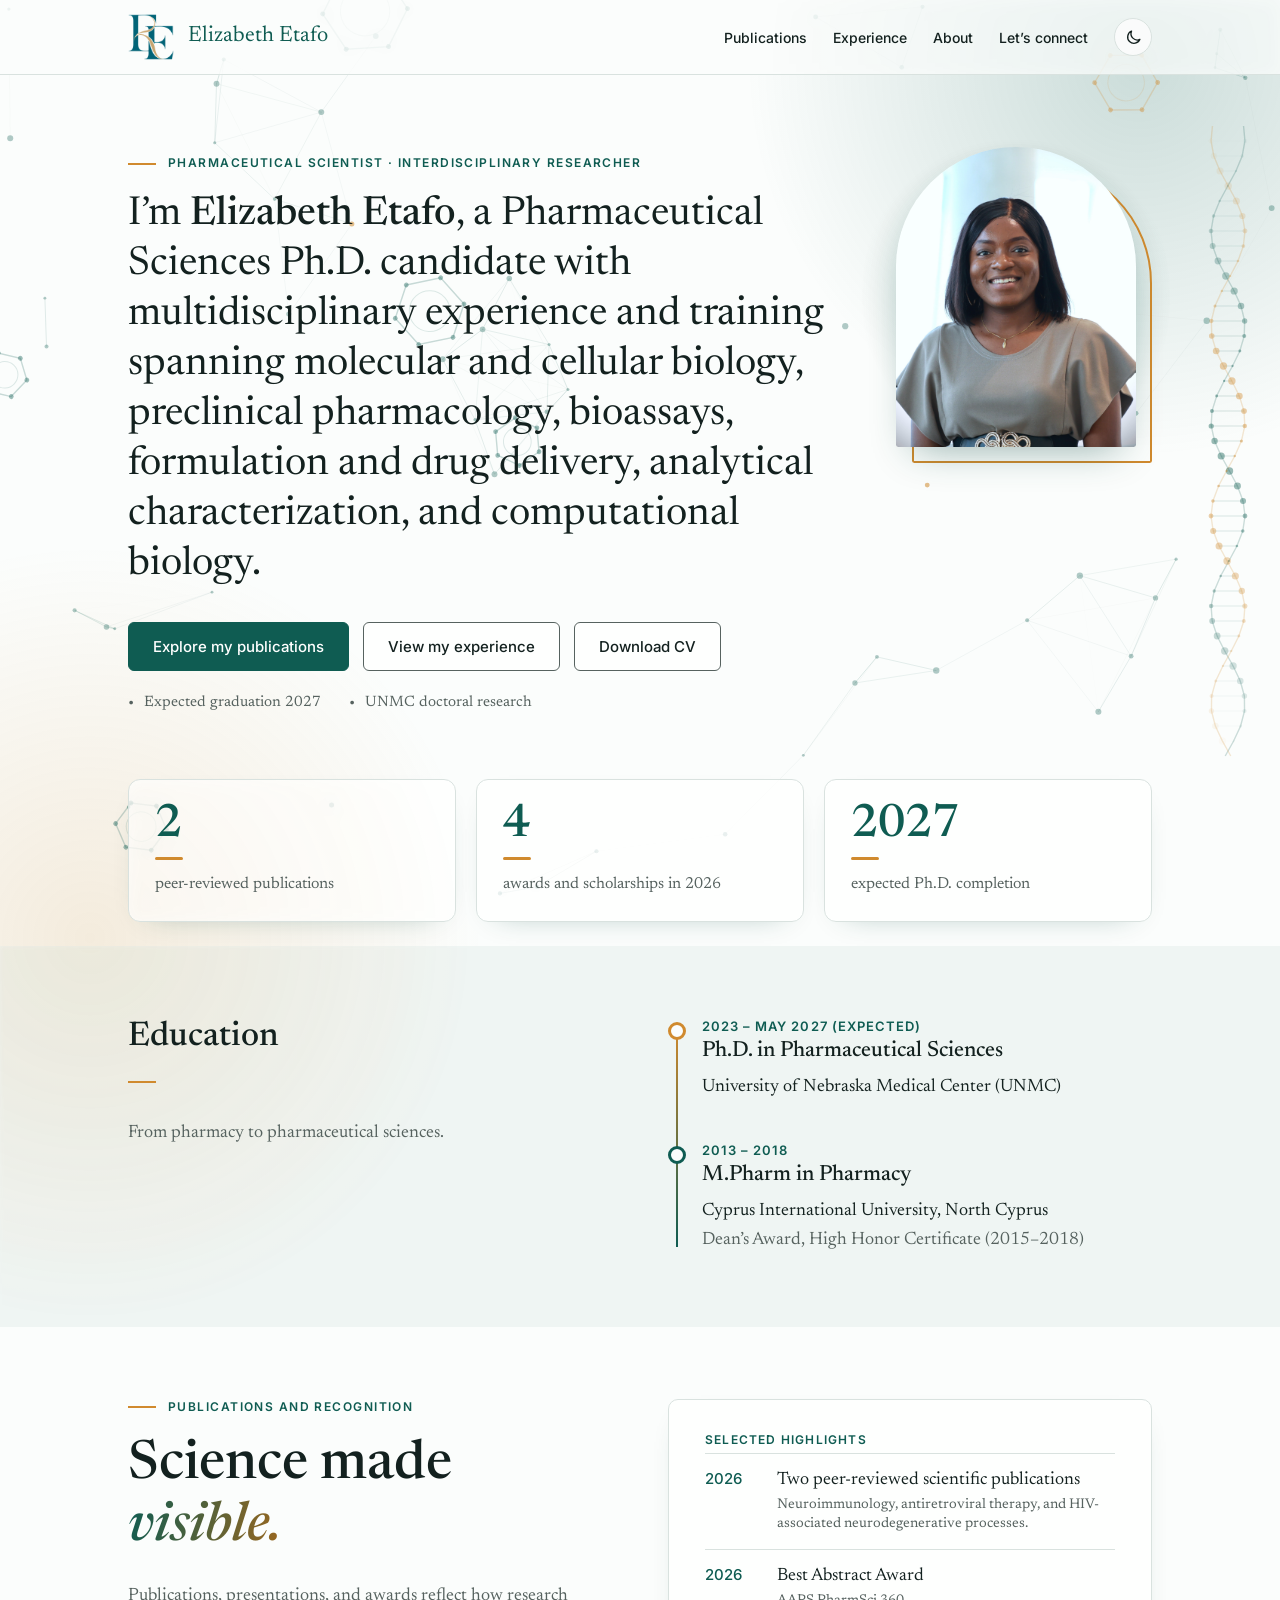
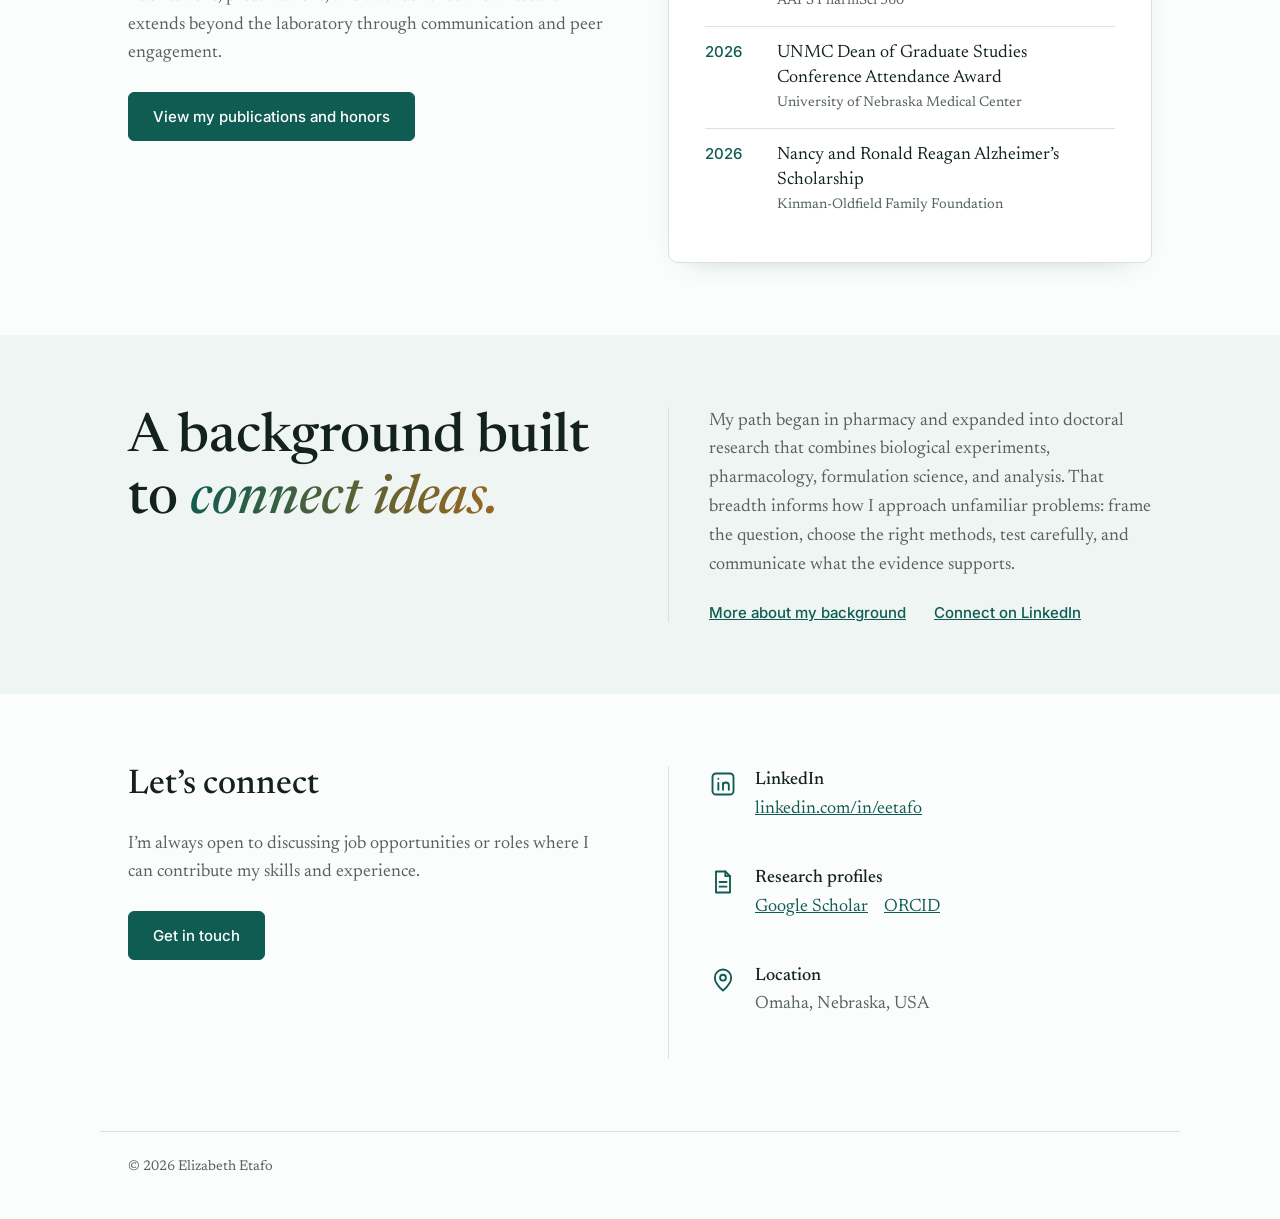
==== commit 58db56f7: "Add files via upload" ====
--- a/index.html
+++ b/index.html
@@ -9,8 +9,8 @@
 <link rel="preconnect" href="https://fonts.gstatic.com" crossorigin>
 <link href="https://fonts.googleapis.com/css2?family=Newsreader:ital,opsz,wght@0,6..72,400;0,6..72,500;1,6..72,400&family=Inter:wght@400;500;600&display=swap" rel="stylesheet">
 <meta property="og:type" content="website">
-<meta property="og:url" content="https://lizetafo.github.io/elizabeth-etafo-portfolio/">
-<meta property="og:image" content="https://lizetafo.github.io/elizabeth-etafo-portfolio/assets/preview.png">
+<meta property="og:url" content="https://elizabethetafo.com/">
+<meta property="og:image" content="https://elizabethetafo.com/assets/preview.png">
 <meta property="og:image:width" content="1200">
 <meta property="og:image:height" content="630">
 <meta name="twitter:card" content="summary_large_image">
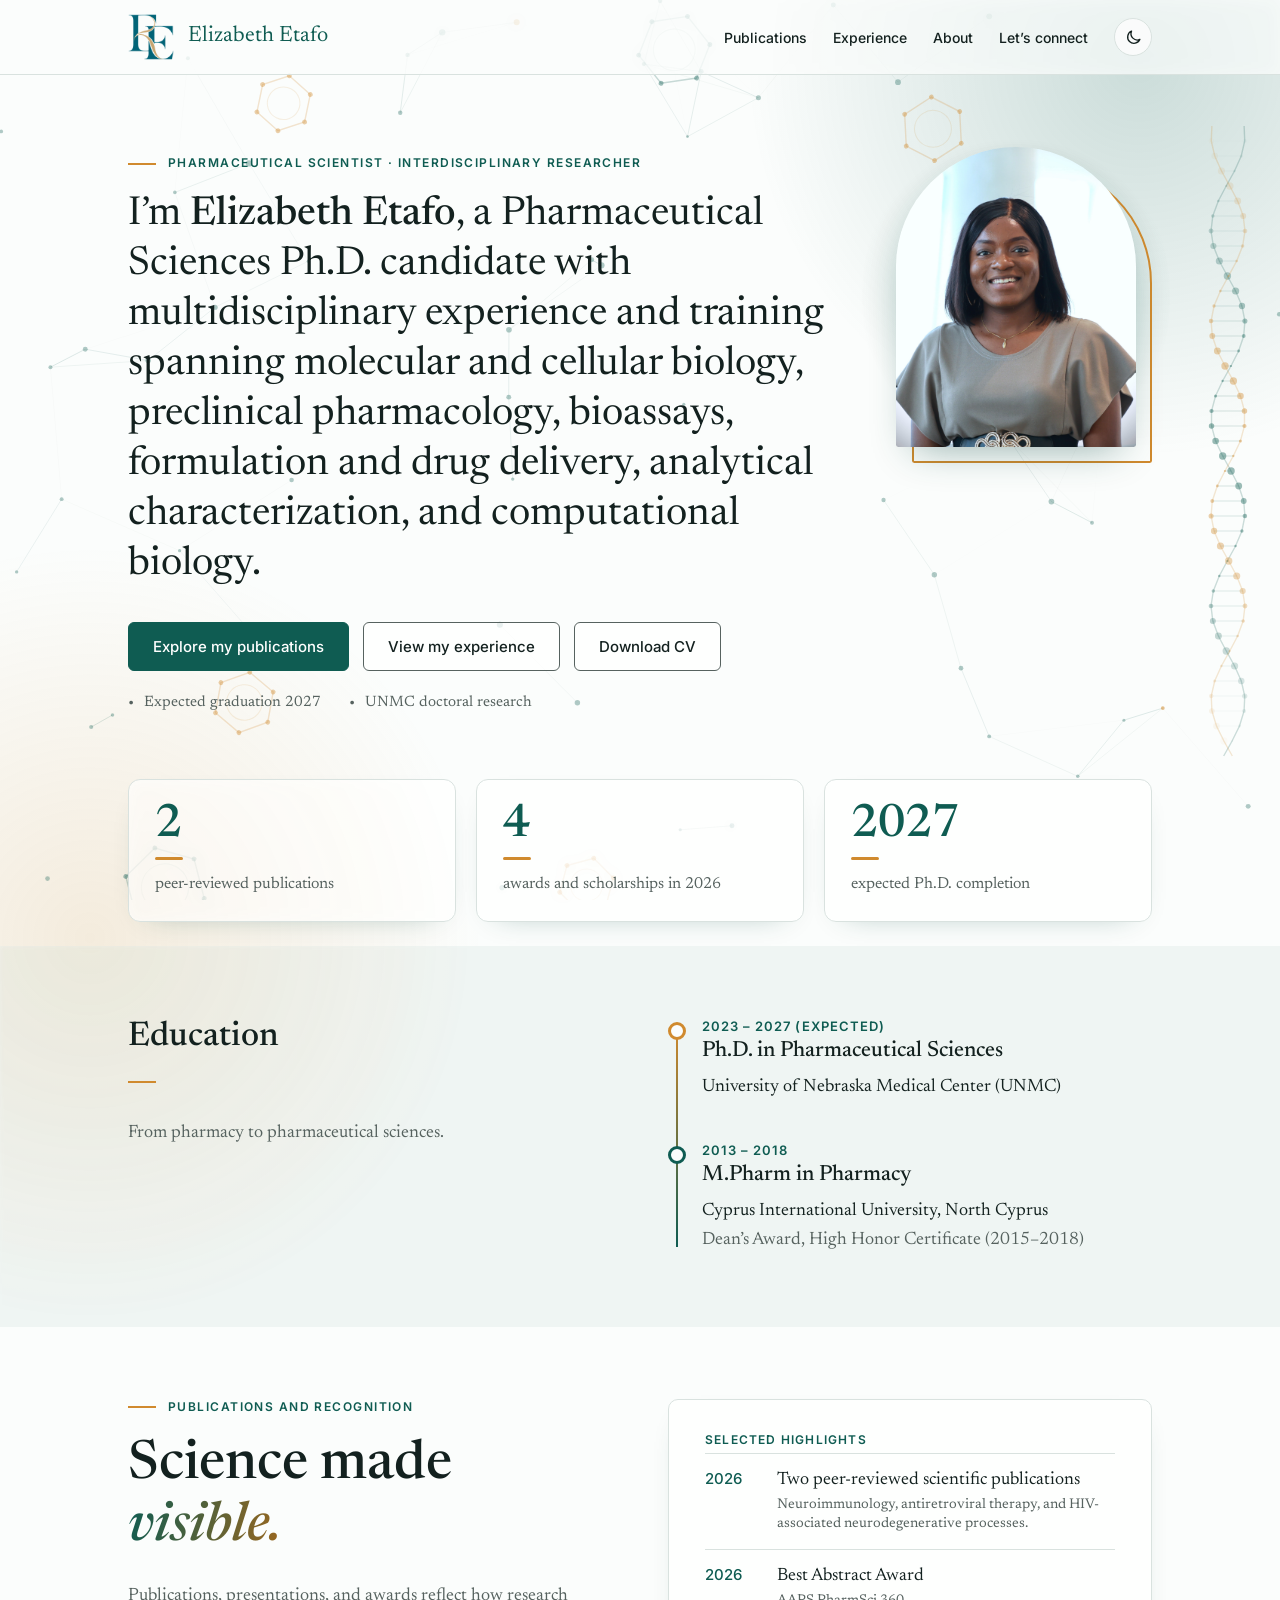
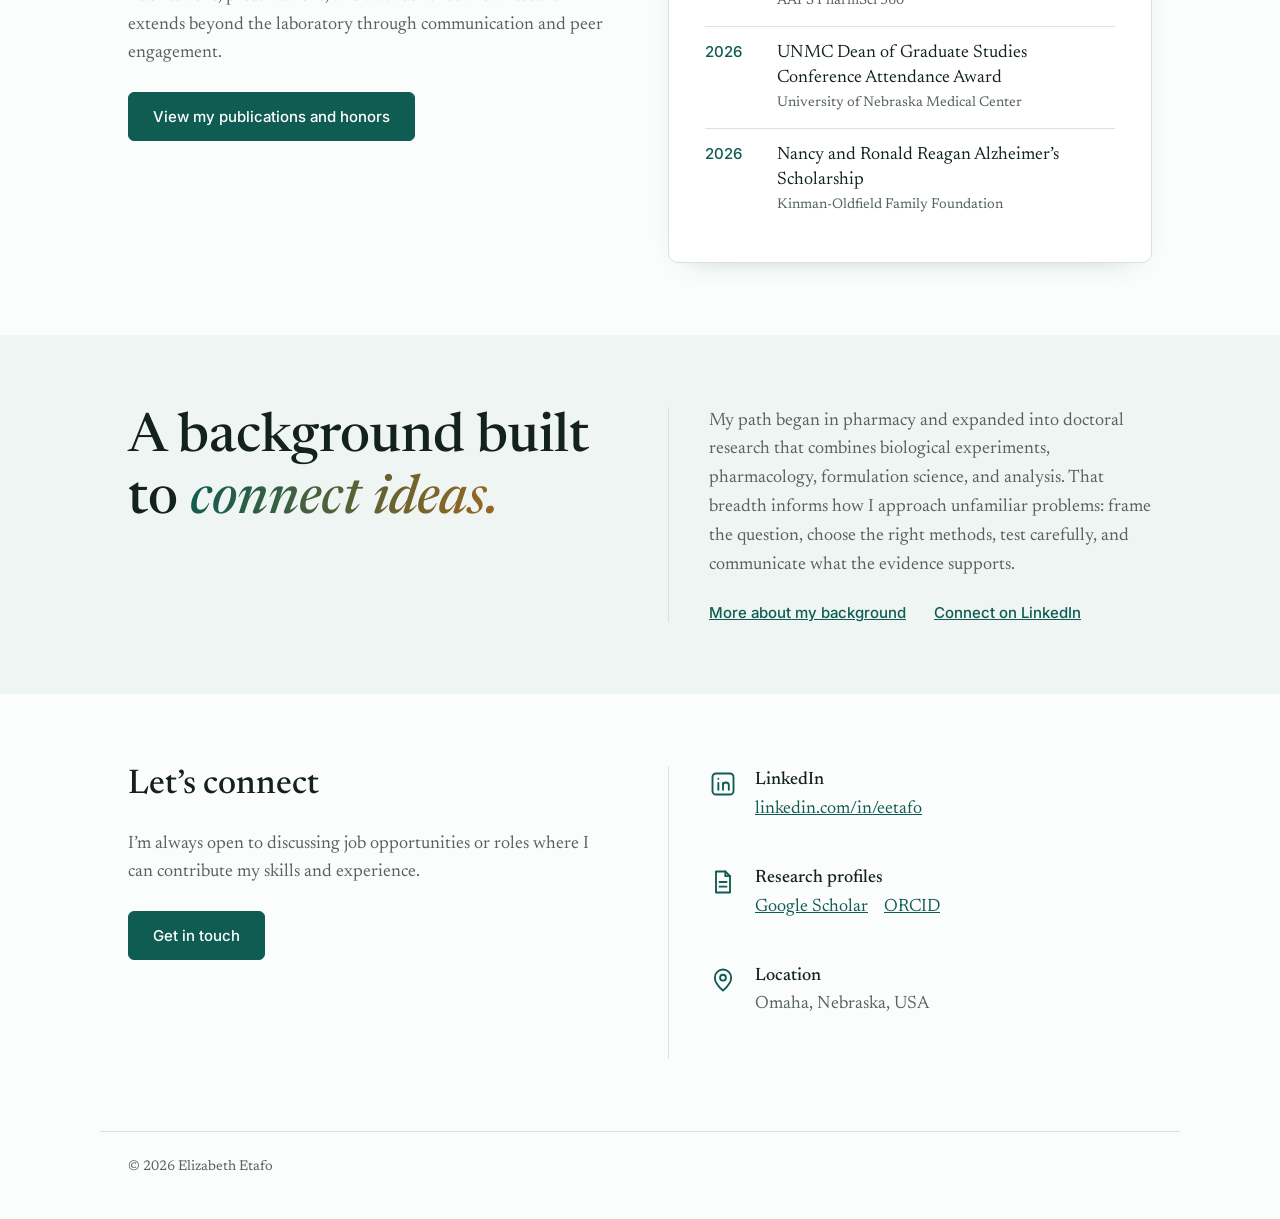
==== commit 5cb8c94c: "Add files via upload" ====
--- a/index.html
+++ b/index.html
@@ -40,7 +40,7 @@
 <section class="band" id="education"><div class="wrap split">
 <div><h2>Education</h2><hr class="rule"><p class="lead">From pharmacy to pharmaceutical sciences.</p></div>
 <ol class="tl">
-<li class="tl-item"><span class="tl-dot"></span><p class="tl-date">2023 – May 2027 (expected)</p><h3>Ph.D. in Pharmaceutical Sciences</h3><p>University of Nebraska Medical Center (UNMC)</p></li>
+<li class="tl-item"><span class="tl-dot"></span><p class="tl-date">2023 – 2027 (expected)</p><h3>Ph.D. in Pharmaceutical Sciences</h3><p>University of Nebraska Medical Center (UNMC)</p></li>
 <li class="tl-item"><span class="tl-dot"></span><p class="tl-date">2013 – 2018</p><h3>M.Pharm in Pharmacy</h3><p>Cyprus International University, North Cyprus</p><p class="dim">Dean’s Award, High Honor Certificate (2015–2018)</p></li>
 </ol></div></section>
 <section class="wrap split" id="pubhome">
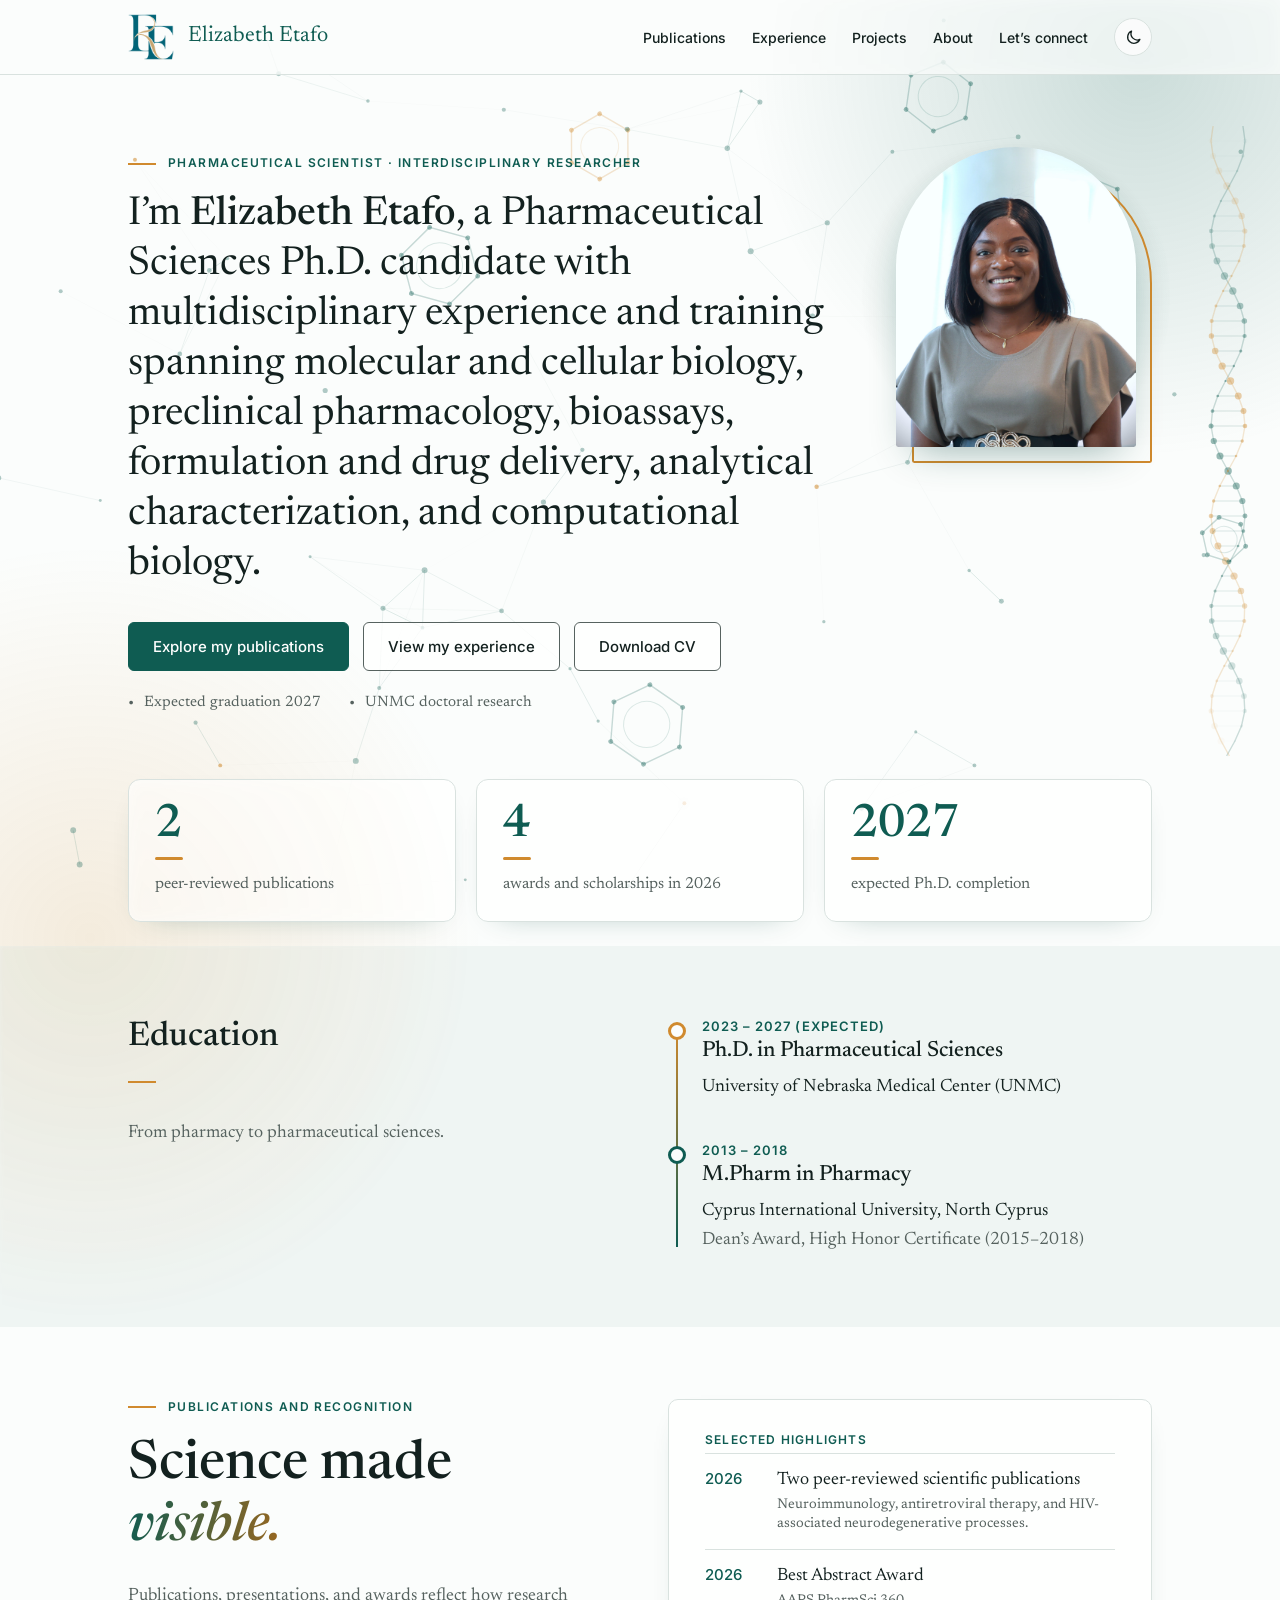
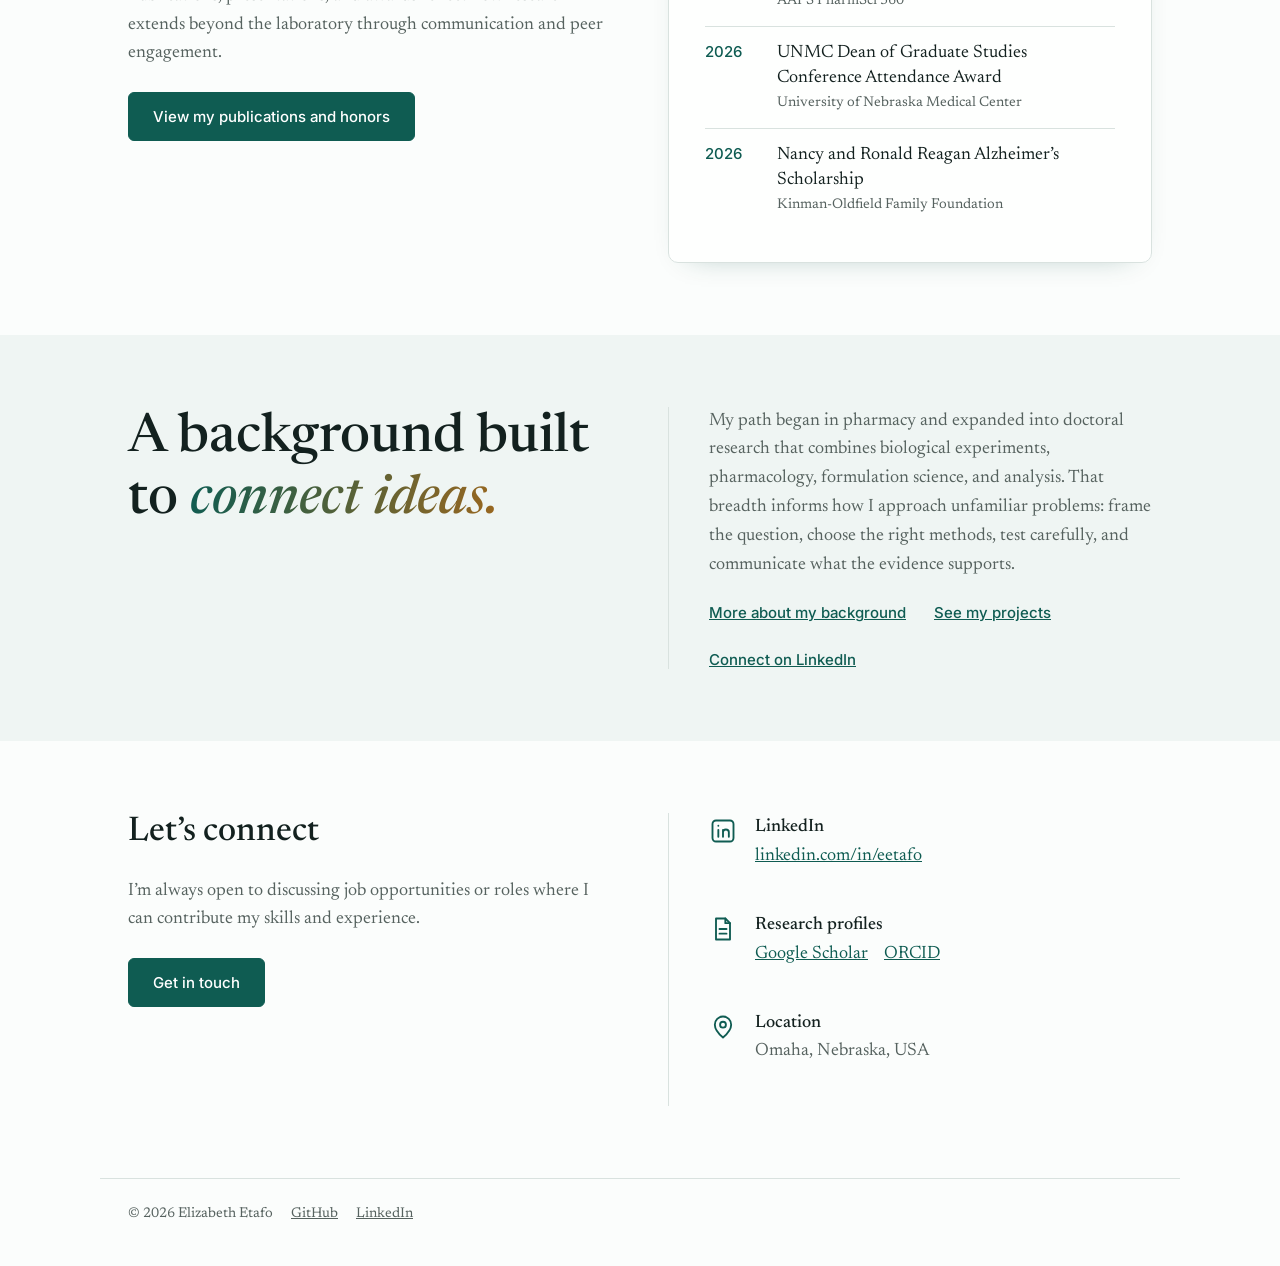
==== commit 73144a0b: "Add files via upload" ====
--- a/index.html
+++ b/index.html
@@ -24,7 +24,7 @@
 <body>
 <header class="top"><div class="wrap bar">
 <a class="brand" href="index.html" aria-current="page"><img class="logo logo-l" src="assets/logo-mark-light.png" alt="" width="46" height="46"><img class="logo logo-d" src="assets/logo-mark-dark.png" alt="" width="46" height="46">Elizabeth Etafo</a>
-<nav aria-label="Main"><a href="publications.html">Publications</a><a href="experience.html">Experience</a><a href="about.html">About</a><a href="contact.html">Let’s connect</a><button class="theme" type="button" aria-label="Switch to dark mode" aria-pressed="false"><svg class="moon" viewBox="0 0 24 24" fill="none" stroke="currentColor" stroke-width="1.7" stroke-linecap="round" stroke-linejoin="round" aria-hidden="true"><path d="M20 14.5A8 8 0 019.5 4a8 8 0 1010.5 10.5z"/></svg><svg class="sun" viewBox="0 0 24 24" fill="none" stroke="currentColor" stroke-width="1.7" stroke-linecap="round" aria-hidden="true"><circle cx="12" cy="12" r="4"/><path d="M12 2v2M12 20v2M4.9 4.9l1.4 1.4M17.7 17.7l1.4 1.4M2 12h2M20 12h2M4.9 19.1l1.4-1.4M17.7 6.3l1.4-1.4"/></svg></button></nav></div></header>
+<nav aria-label="Main"><a href="publications.html">Publications</a><a href="experience.html">Experience</a><a href="projects.html">Projects</a><a href="about.html">About</a><a href="contact.html">Let’s connect</a><button class="theme" type="button" aria-label="Switch to dark mode" aria-pressed="false"><svg class="moon" viewBox="0 0 24 24" fill="none" stroke="currentColor" stroke-width="1.7" stroke-linecap="round" stroke-linejoin="round" aria-hidden="true"><path d="M20 14.5A8 8 0 019.5 4a8 8 0 1010.5 10.5z"/></svg><svg class="sun" viewBox="0 0 24 24" fill="none" stroke="currentColor" stroke-width="1.7" stroke-linecap="round" aria-hidden="true"><circle cx="12" cy="12" r="4"/><path d="M12 2v2M12 20v2M4.9 4.9l1.4 1.4M17.7 17.7l1.4 1.4M2 12h2M20 12h2M4.9 19.1l1.4-1.4M17.7 6.3l1.4-1.4"/></svg></button></nav></div></header>
 <main>
 <section class="hero wrap">
 <figure class="headshot"><img src="assets/headshot.jpg" alt="Photo of Elizabeth Etafo" width="240" height="300" onerror="var n=+this.dataset.n||0,e=['.JPG','.jpeg','.JPEG','.png','.PNG'];if(n<e.length){this.dataset.n=n+1;this.src='assets/headshot'+e[n]}else{this.closest('figure').remove()}"></figure>
@@ -58,7 +58,7 @@
 <section class="band" id="aboutteaser"><div class="wrap split">
 <h2 class="big">A background built to <em>connect ideas.</em></h2>
 <div class="side"><p class="lead">My path began in pharmacy and expanded into doctoral research that combines biological experiments, pharmacology, formulation science, and analysis. That breadth informs how I approach unfamiliar problems: frame the question, choose the right methods, test carefully, and communicate what the evidence supports.</p>
-<p class="links"><a href="about.html">More about my background</a><a href="https://www.linkedin.com/in/eetafo/">Connect on LinkedIn</a></p></div>
+<p class="links"><a href="about.html">More about my background</a><a href="projects.html">See my projects</a><a href="https://www.linkedin.com/in/eetafo/">Connect on LinkedIn</a></p></div>
 </div></section>
 <section class="wrap split" id="connect">
 <div><h2>Let’s connect</h2><p class="lead">I’m always open to discussing job opportunities or roles where I can contribute my skills and experience.</p>
@@ -69,7 +69,7 @@
 <li><svg class="ico" viewBox="0 0 24 24" fill="none" stroke="currentColor" stroke-width="1.6" stroke-linecap="round" stroke-linejoin="round" aria-hidden="true"><path d="M12 21s7-6 7-11a7 7 0 10-14 0c0 5 7 11 7 11z"/><circle cx="12" cy="10" r="2.5"/></svg><div><b>Location</b><span>Omaha, Nebraska, USA</span></div></li>
 </ul></section>
 </main>
-<footer class="wrap foot">© 2026 Elizabeth Etafo</footer>
+<footer class="wrap foot">© 2026 Elizabeth Etafo<a href="https://github.com/lizetafo">GitHub</a><a href="https://www.linkedin.com/in/eetafo/">LinkedIn</a></footer>
 <script src="background.js" defer></script>
 <script src="script.js" defer></script>
 </body>
--- a/styles.css
+++ b/styles.css
@@ -233,3 +233,20 @@
 @media(max-width:900px){.awards{grid-template-columns:1fr 1fr}}
 @media(max-width:600px){.awards{grid-template-columns:1fr}.photos{grid-template-columns:1fr}.photos img,.photos figure:first-child img{aspect-ratio:4/3}}
 @media(prefers-reduced-motion:reduce){.award{transition:none}.award:hover{translate:none}}
+
+/* ===== projects page ===== */
+.projects{display:grid;gap:32px;padding-top:8px}
+.proj{display:grid;grid-template-columns:1.15fr 1fr;gap:36px;align-items:center;background:var(--card);border:1px solid var(--line);border-top:3px solid var(--teal);border-radius:10px;padding:28px;-webkit-backdrop-filter:blur(8px);backdrop-filter:blur(8px)}
+.proj-img{display:block;border-radius:6px;overflow:hidden;border:1px solid var(--line);background:#fff}
+.proj-img img{display:block;width:100%;height:auto;transition:transform .3s}
+.proj-img:hover img{transform:scale(1.02)}
+.proj h2{font-size:28px;margin:0 0 14px}
+.proj p{color:var(--mute);margin:0 0 14px}
+.proj .proj-check{color:var(--ink);font-size:15.5px}
+.proj .proj-check b{color:var(--teal);font-weight:600}
+.proj .tags{display:flex;flex-wrap:wrap;gap:8px;margin:0 0 22px}
+.proj .cta{margin:0}
+.ico-gh{width:17px;height:17px;vertical-align:-3px;margin-right:8px}
+@media(max-width:860px){.proj{grid-template-columns:1fr;gap:24px;padding:20px}}
+@media(prefers-reduced-motion:reduce){.proj-img img{transition:none}}
+.foot a{color:inherit;margin-left:18px}.foot a:hover{color:var(--teal)}
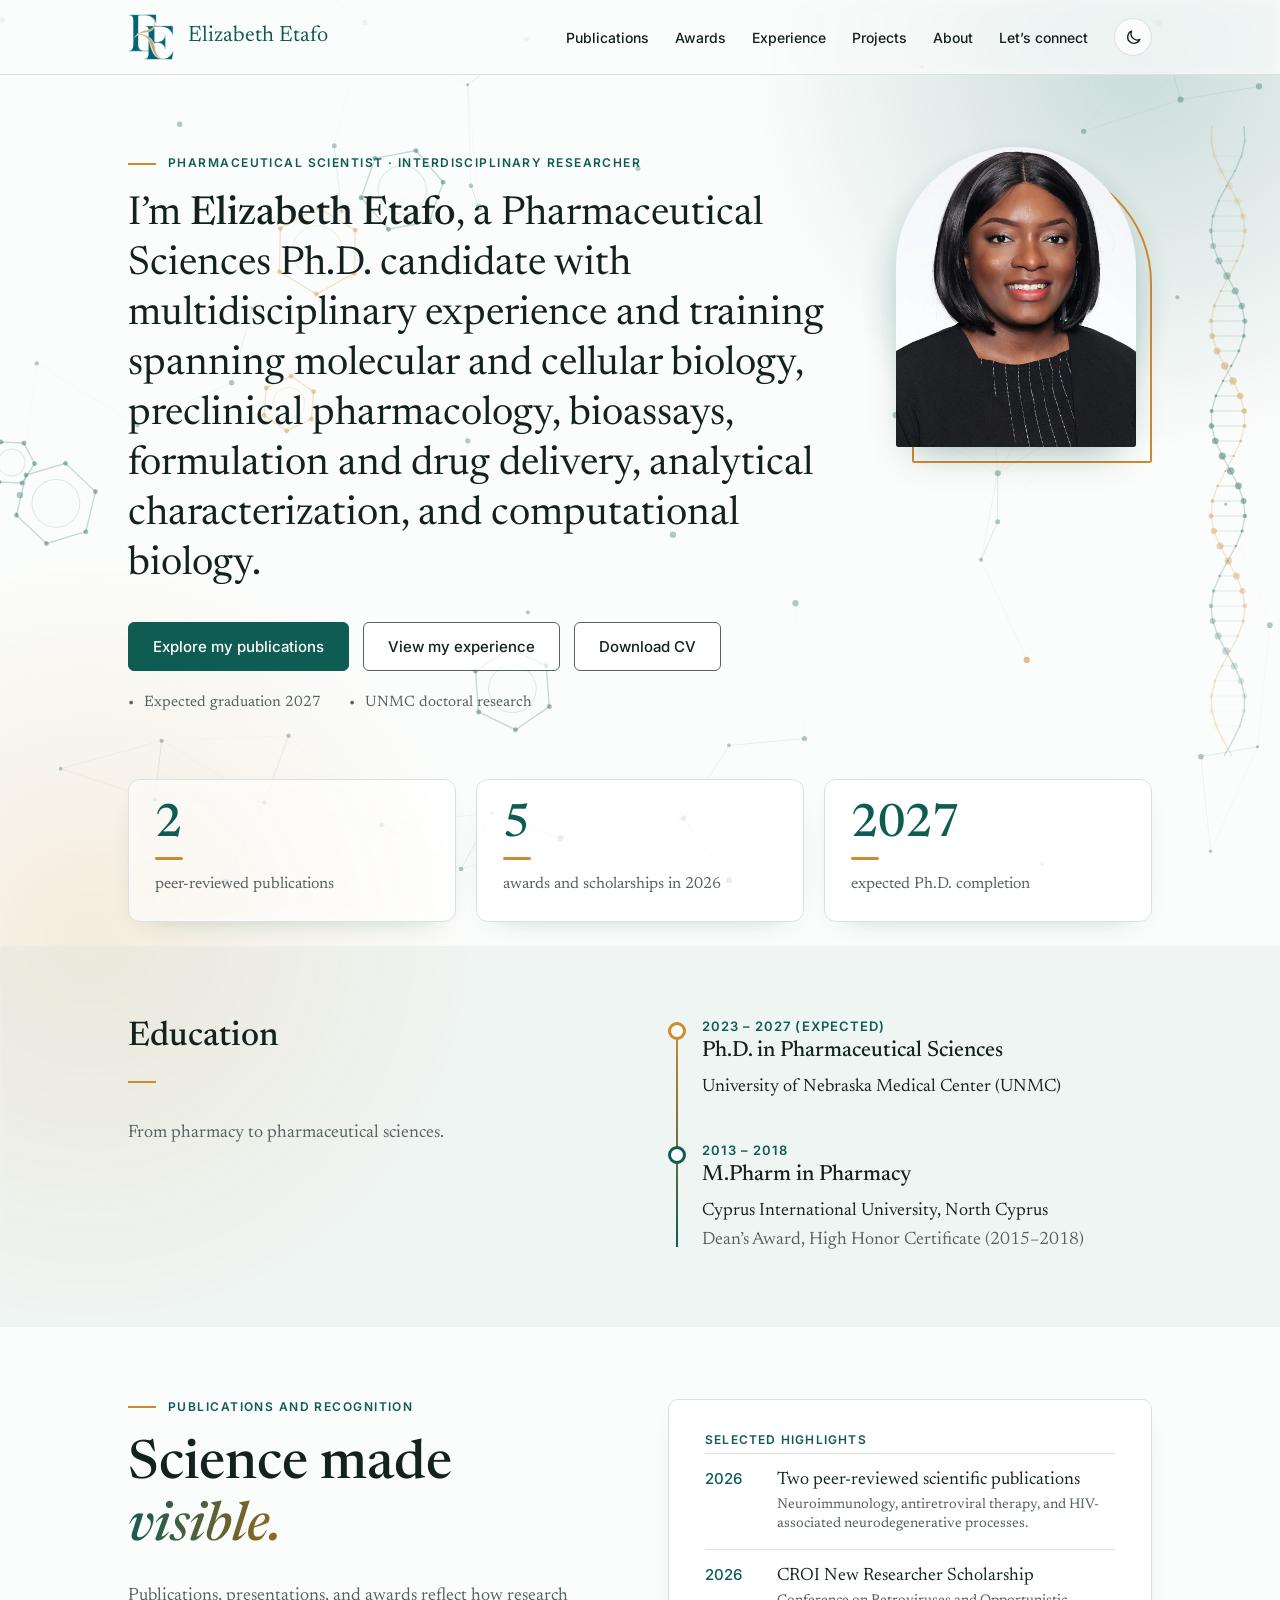
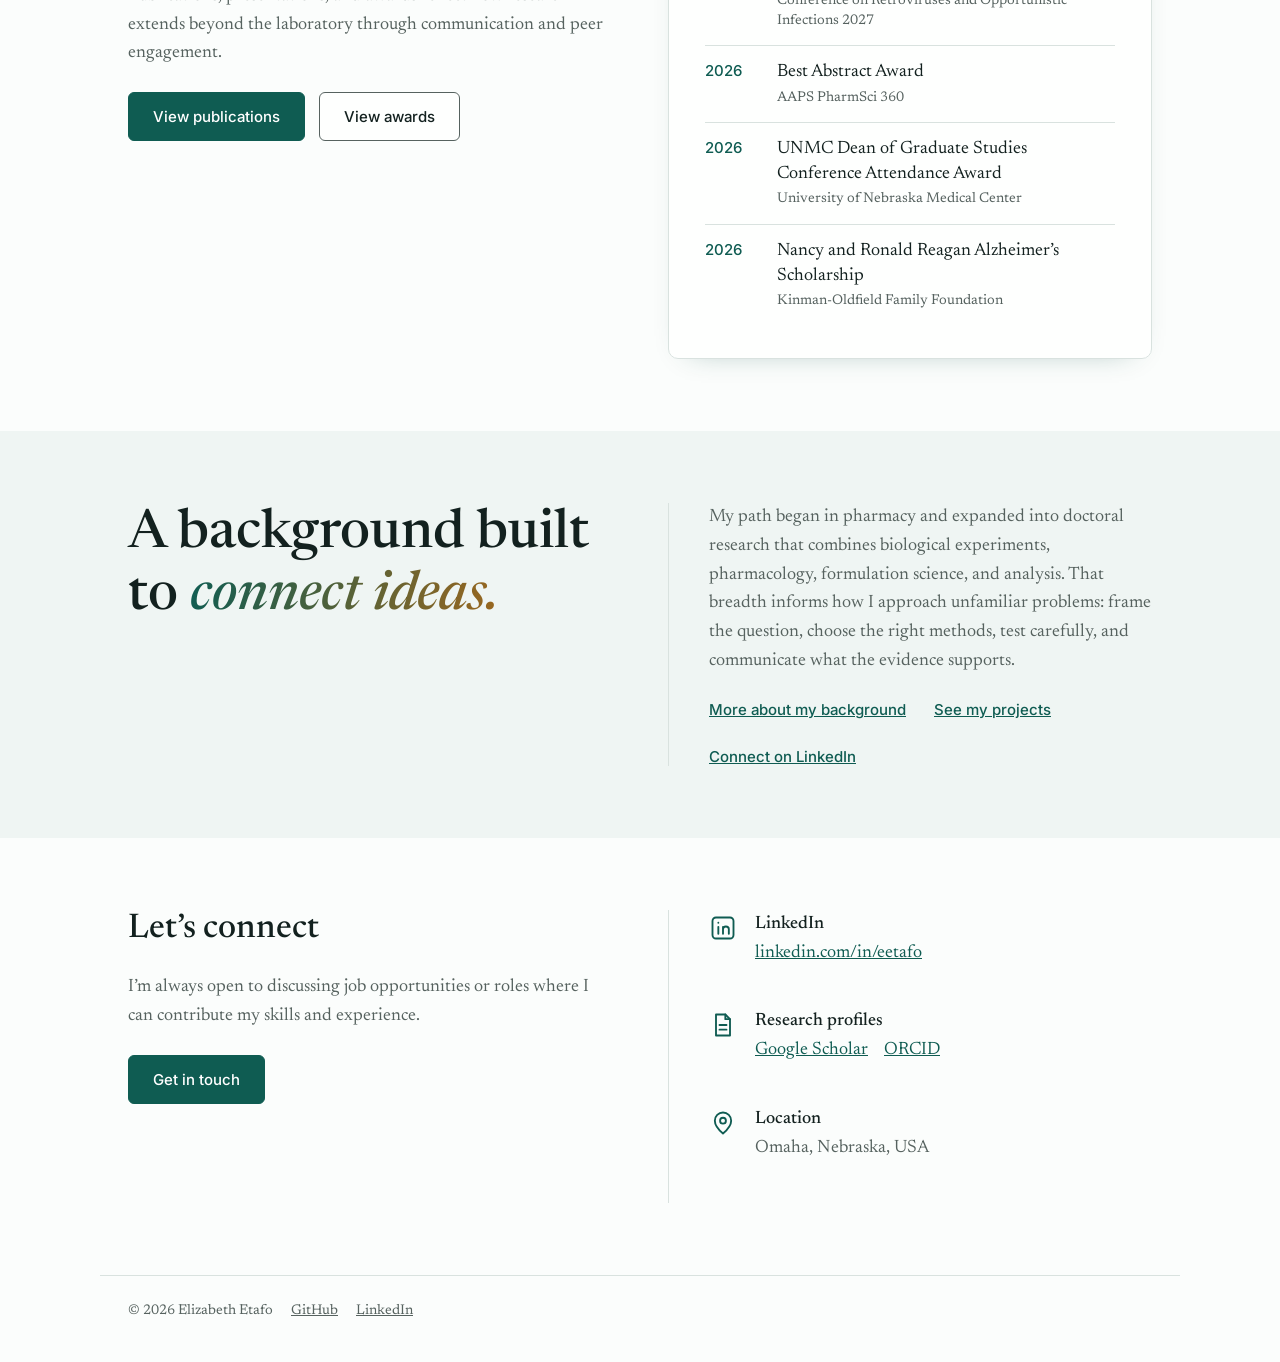
==== commit cc3c47d2: "Add files via upload" ====
--- a/index.html
+++ b/index.html
@@ -24,7 +24,7 @@
 <body>
 <header class="top"><div class="wrap bar">
 <a class="brand" href="index.html" aria-current="page"><img class="logo logo-l" src="assets/logo-mark-light.png" alt="" width="46" height="46"><img class="logo logo-d" src="assets/logo-mark-dark.png" alt="" width="46" height="46">Elizabeth Etafo</a>
-<nav aria-label="Main"><a href="publications.html">Publications</a><a href="experience.html">Experience</a><a href="projects.html">Projects</a><a href="about.html">About</a><a href="contact.html">Let’s connect</a><button class="theme" type="button" aria-label="Switch to dark mode" aria-pressed="false"><svg class="moon" viewBox="0 0 24 24" fill="none" stroke="currentColor" stroke-width="1.7" stroke-linecap="round" stroke-linejoin="round" aria-hidden="true"><path d="M20 14.5A8 8 0 019.5 4a8 8 0 1010.5 10.5z"/></svg><svg class="sun" viewBox="0 0 24 24" fill="none" stroke="currentColor" stroke-width="1.7" stroke-linecap="round" aria-hidden="true"><circle cx="12" cy="12" r="4"/><path d="M12 2v2M12 20v2M4.9 4.9l1.4 1.4M17.7 17.7l1.4 1.4M2 12h2M20 12h2M4.9 19.1l1.4-1.4M17.7 6.3l1.4-1.4"/></svg></button></nav></div></header>
+<nav aria-label="Main"><a href="publications.html">Publications</a><a href="awards.html">Awards</a><a href="experience.html">Experience</a><a href="projects.html">Projects</a><a href="about.html">About</a><a href="contact.html">Let’s connect</a><button class="theme" type="button" aria-label="Switch to dark mode" aria-pressed="false"><svg class="moon" viewBox="0 0 24 24" fill="none" stroke="currentColor" stroke-width="1.7" stroke-linecap="round" stroke-linejoin="round" aria-hidden="true"><path d="M20 14.5A8 8 0 019.5 4a8 8 0 1010.5 10.5z"/></svg><svg class="sun" viewBox="0 0 24 24" fill="none" stroke="currentColor" stroke-width="1.7" stroke-linecap="round" aria-hidden="true"><circle cx="12" cy="12" r="4"/><path d="M12 2v2M12 20v2M4.9 4.9l1.4 1.4M17.7 17.7l1.4 1.4M2 12h2M20 12h2M4.9 19.1l1.4-1.4M17.7 6.3l1.4-1.4"/></svg></button></nav></div></header>
 <main>
 <section class="hero wrap">
 <figure class="headshot"><img src="assets/headshot.jpg" alt="Photo of Elizabeth Etafo" width="240" height="300" onerror="var n=+this.dataset.n||0,e=['.JPG','.jpeg','.JPEG','.png','.PNG'];if(n<e.length){this.dataset.n=n+1;this.src='assets/headshot'+e[n]}else{this.closest('figure').remove()}"></figure>
@@ -35,7 +35,7 @@
 </section>
 <section class="wrap stats" aria-label="Highlights"><ul>
 <li><b data-count="2">2</b><span>peer-reviewed publications</span></li>
-<li><b data-count="4">4</b><span>awards and scholarships in 2026</span></li>
+<li><b data-count="5">5</b><span>awards and scholarships in 2026</span></li>
 <li><b>2027</b><span>expected Ph.D. completion</span></li></ul></section>
 <section class="band" id="education"><div class="wrap split">
 <div><h2>Education</h2><hr class="rule"><p class="lead">From pharmacy to pharmaceutical sciences.</p></div>
@@ -47,10 +47,11 @@
 <div><p class="eyebrow">Publications and recognition</p>
 <h2 class="big">Science made <em>visible.</em></h2>
 <p class="lead">Publications, presentations, and awards reflect how research extends beyond the laboratory through communication and peer engagement.</p>
-<p class="cta"><a class="btn solid" href="publications.html">View my publications and honors</a></p></div>
+<p class="cta"><a class="btn solid" href="publications.html">View publications</a><a class="btn" href="awards.html">View awards</a></p></div>
 <div class="card"><h3>Selected highlights</h3>
 <ul class="rows">
 <li><span class="yr">2026</span><div>Two peer-reviewed scientific publications<small>Neuroimmunology, antiretroviral therapy, and HIV-associated neurodegenerative processes.</small></div></li>
+<li><span class="yr">2026</span><div>CROI New Researcher Scholarship<small>Conference on Retroviruses and Opportunistic Infections 2027</small></div></li>
 <li><span class="yr">2026</span><div>Best Abstract Award<small>AAPS PharmSci 360</small></div></li>
 <li><span class="yr">2026</span><div>UNMC Dean of Graduate Studies Conference Attendance Award<small>University of Nebraska Medical Center</small></div></li>
 <li><span class="yr">2026</span><div>Nancy and Ronald Reagan Alzheimer’s Scholarship<small>Kinman-Oldfield Family Foundation</small></div></li>
--- a/styles.css
+++ b/styles.css
@@ -250,3 +250,12 @@
 @media(max-width:860px){.proj{grid-template-columns:1fr;gap:24px;padding:20px}}
 @media(prefers-reduced-motion:reduce){.proj-img img{transition:none}}
 .foot a{color:inherit;margin-left:18px}.foot a:hover{color:var(--teal)}
+/* descriptions on publication and award cards */
+.pub .by{margin-bottom:14px}.pub .by b{font-weight:600;color:var(--ink)}
+.pub .desc{margin:0 0 24px;color:var(--mute);font-size:16.5px;line-height:1.6}
+.awards.wide{grid-template-columns:repeat(2,1fr)}
+.award .desc{margin-top:12px;color:var(--ink);font-size:16px;line-height:1.6}
+.awards.small .award{padding:22px 24px 20px}.awards.small .award h3{font-size:19px}
+.tl-links{display:flex;flex-wrap:wrap;align-items:center;gap:12px;margin-top:12px!important}.tl-links .badge.gold{margin-top:0}
+.btn.sm{padding:8px 16px;font-size:14px}
+@media(max-width:700px){.awards.wide{grid-template-columns:1fr}}
